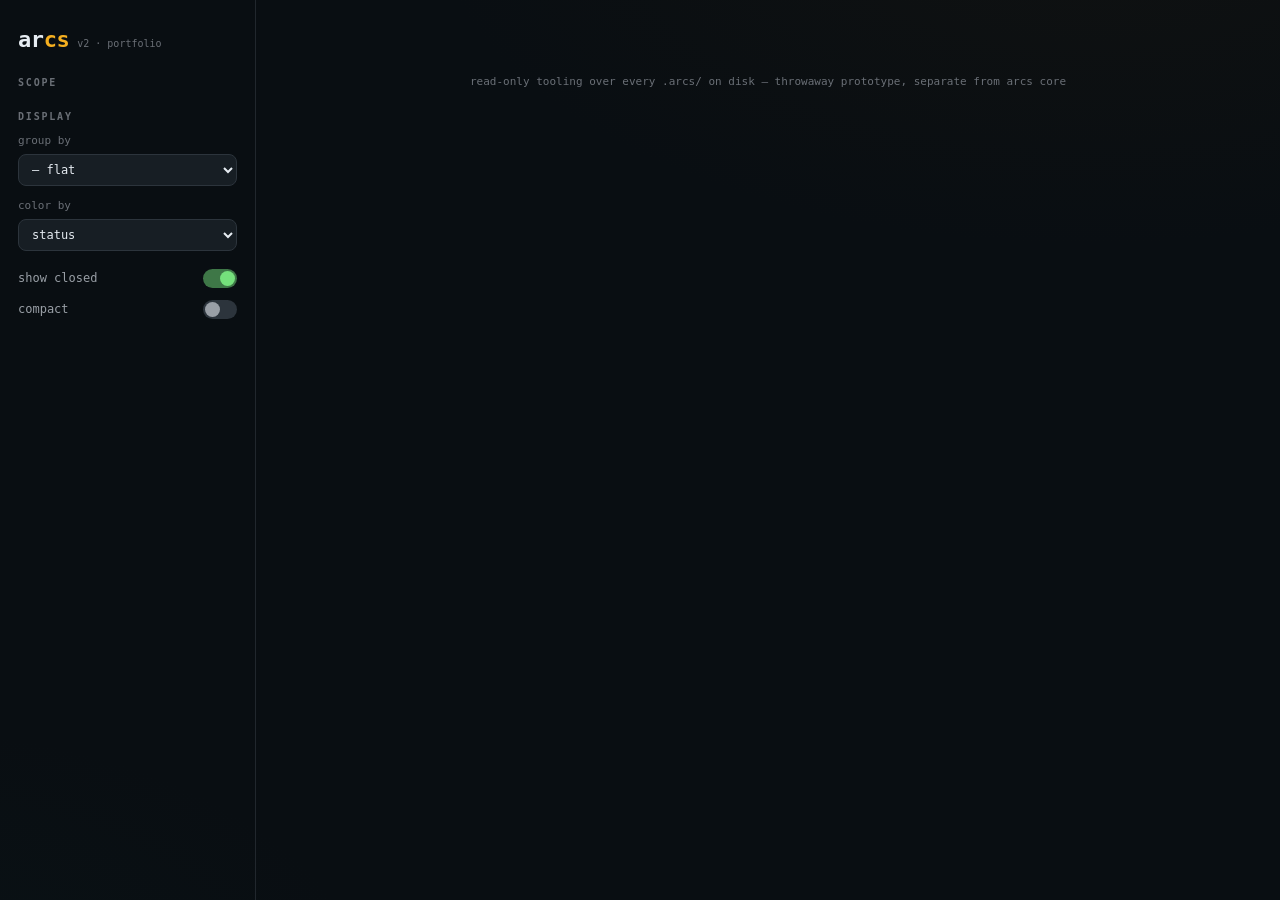
==== dashboard/template.html @ 62e736b4 "feat(dashboard): implement arcs dashboard + usefulness overhaul (arcs 34–36) A read-only static view" ====
<!doctype html>
<html lang="en">
<head>
<meta charset="utf-8">
<meta name="viewport" content="width=device-width, initial-scale=1">
<meta http-equiv="Cache-Control" content="no-store, no-cache, must-revalidate">
<meta http-equiv="Pragma" content="no-cache">
<title>arcs · dashboard v2 · portfolio</title>
<style>
  :root{
    --bg:oklch(16% 0.012 250);--bg-raise:oklch(20% 0.014 250);--bg-card:oklch(23% 0.016 250);
    --line:oklch(32% 0.018 250);--line-soft:oklch(27% 0.014 250);
    --ink:oklch(94% 0.01 250);--ink-dim:oklch(70% 0.012 250);--ink-faint:oklch(54% 0.012 250);
    --accent:oklch(80% 0.16 78);--accent-2:oklch(72% 0.15 200);
    --open:oklch(82% 0.17 145);--closed:oklch(58% 0.01 250);--goal:oklch(78% 0.17 320);
    --mono:ui-monospace,"SF Mono","JetBrains Mono",Menlo,monospace;--sans:system-ui,-apple-system,"Segoe UI",sans-serif;
    --c-landing:oklch(78% 0.15 60);--c-method:oklch(74% 0.14 290);--c-cli:oklch(76% 0.14 200);
    --c-release:oklch(80% 0.15 145);--c-quality:oklch(72% 0.16 20);--c-infra:oklch(70% 0.12 250);--c-bench:oklch(82% 0.15 95);
  }
  *{box-sizing:border-box}html,body{margin:0;height:100%}
  body{background:radial-gradient(1100px 560px at 85% -10%,oklch(24% 0.03 78 /.22),transparent 60%),
    radial-gradient(900px 480px at -10% 110%,oklch(24% 0.03 200 /.18),transparent 55%),var(--bg);
    color:var(--ink);font-family:var(--sans);-webkit-font-smoothing:antialiased;line-height:1.45}
  .app{display:grid;grid-template-columns:256px 1fr;min-height:100vh}

  /* RAIL */
  aside.rail{border-right:1px solid var(--line-soft);padding:24px 18px;position:sticky;top:0;height:100vh;overflow-y:auto}
  .brand{display:flex;align-items:baseline;gap:8px;margin-bottom:18px}
  .brand h1{font-family:var(--mono);font-size:22px;margin:0;font-weight:600;letter-spacing:-.02em}
  .brand h1 .u{color:var(--accent)}.brand .v{font-family:var(--mono);font-size:10px;color:var(--ink-faint)}
  .rail h5{font-family:var(--mono);font-size:10px;letter-spacing:.18em;text-transform:uppercase;color:var(--ink-faint);margin:20px 0 8px}
  .scope-btn{display:flex;align-items:center;gap:9px;width:100%;text-align:left;appearance:none;background:none;border:1px solid transparent;
    color:var(--ink-dim);font-family:var(--mono);font-size:12.5px;padding:8px 10px;border-radius:9px;cursor:pointer;transition:.13s;margin-bottom:2px}
  .scope-btn:hover{background:var(--bg-raise)}
  .scope-btn[aria-selected=true]{background:var(--bg-card);border-color:var(--line);color:var(--ink)}
  .scope-btn .pdot{width:8px;height:8px;border-radius:50%;flex:none}
  .scope-btn .pn{flex:1;overflow:hidden;text-overflow:ellipsis;white-space:nowrap}
  .scope-btn .pc{font-size:10px;color:var(--ink-faint)}
  .scope-btn.all{border-color:var(--line-soft);margin-bottom:8px}
  .scope-btn.all .pdot{background:linear-gradient(135deg,var(--accent),var(--goal))}
  .vbtn{display:flex;align-items:center;gap:9px;width:100%;text-align:left;appearance:none;background:none;border:1px solid transparent;
    color:var(--ink-dim);font-family:var(--mono);font-size:13px;padding:8px 11px;border-radius:9px;cursor:pointer;transition:.13s}
  .vbtn:hover{background:var(--bg-raise)}.vbtn[aria-selected=true]{background:var(--bg-card);border-color:var(--line);color:var(--ink)}
  .vbtn .ic{width:16px;text-align:center;color:var(--accent)}
  .ctl{margin-bottom:12px}.ctl label{display:block;font-family:var(--mono);font-size:11px;color:var(--ink-faint);margin-bottom:5px}
  .ctl select{width:100%;background:var(--bg-card);color:var(--ink);border:1px solid var(--line);border-radius:8px;font-family:var(--mono);font-size:12px;padding:7px 9px}
  .toggle{display:flex;align-items:center;justify-content:space-between;font-family:var(--mono);font-size:12px;color:var(--ink-dim);padding:6px 0;cursor:pointer}
  .sw{width:34px;height:19px;border-radius:99px;background:var(--line);position:relative;transition:.16s;flex:none}
  .sw::after{content:"";position:absolute;top:2px;left:2px;width:15px;height:15px;border-radius:50%;background:var(--ink-dim);transition:.16s}
  .toggle.on .sw{background:oklch(82% 0.17 145 /.5)}.toggle.on .sw::after{left:17px;background:var(--open)}

  /* MAIN */
  main{padding:28px 32px 80px;overflow-x:auto}
  .crumb{font-family:var(--mono);font-size:12px;color:var(--ink-faint);margin-bottom:6px}
  .crumb a{color:var(--accent-2);cursor:pointer}
  .view-head{display:flex;align-items:baseline;gap:12px;margin-bottom:2px}
  .view-head h2{font-family:var(--mono);font-size:20px;margin:0;font-weight:600;letter-spacing:-.01em}
  .view-head p{margin:0;color:var(--ink-faint);font-size:13px}
  .view-body{margin-top:22px}

  /* pulse */
  .pulse{display:grid;grid-template-columns:repeat(auto-fit,minmax(120px,1fr));gap:12px;margin-bottom:26px}
  .ptile{background:var(--bg-raise);border:1px solid var(--line-soft);border-radius:13px;padding:15px 16px}
  .ptile b{display:block;font-family:var(--mono);font-size:26px;font-weight:600;line-height:1;letter-spacing:-.02em}
  .ptile span{font-size:10px;text-transform:uppercase;letter-spacing:.12em;color:var(--ink-faint);margin-top:7px;display:block}
  .ptile.active b{color:var(--open)}.ptile.goal b{color:var(--goal)}.ptile.proj b{color:var(--accent)}

  /* NOW */
  .now{margin-bottom:30px}
  .now h3{font-family:var(--mono);font-size:12px;letter-spacing:.1em;text-transform:uppercase;color:var(--open);margin:0 0 12px;display:flex;align-items:center;gap:8px}
  .now h3::before{content:"";width:8px;height:8px;border-radius:50%;background:var(--open);box-shadow:0 0 0 4px oklch(82% 0.17 145 /.15)}
  .now-grid{display:grid;grid-template-columns:repeat(auto-fill,minmax(270px,1fr));gap:13px}
  .now-card{background:linear-gradient(160deg,oklch(82% 0.17 145 /.07),transparent 70%),var(--bg-raise);
    border:1px solid oklch(82% 0.17 145 /.28);border-radius:13px;padding:15px;cursor:pointer;transition:.14s}
  .now-card:hover{border-color:var(--open);transform:translateY(-2px)}
  .now-card .nc-top{display:flex;justify-content:space-between;align-items:center;margin-bottom:8px}
  .now-card .nc-id{font-family:var(--mono);font-size:12px;color:var(--ink-dim)}
  .now-card.goal .nc-id{color:var(--goal)}
  .ptag{display:inline-flex;align-items:center;gap:5px;font-family:var(--mono);font-size:10px;color:var(--ink-faint);background:var(--bg-card);border:1px solid var(--line);border-radius:99px;padding:2px 8px}
  .ptag .pdot{width:6px;height:6px;border-radius:50%}
  .now-card .nc-goal{font-size:14px;color:var(--ink);margin:2px 0 12px;line-height:1.4;min-height:38px}
  .now-card .nc-foot{display:flex;gap:8px;flex-wrap:wrap;font-family:var(--mono);font-size:10px;color:var(--ink-faint)}
  .now-card .nc-foot .tg{background:var(--bg-card);border:1px solid var(--line);border-radius:6px;padding:2px 7px}

  /* recent work cards */
  .now h3.recent-h{color:var(--accent)}
  .now h3.recent-h::before{background:var(--accent);box-shadow:0 0 0 4px oklch(80% 0.16 78 /.15)}
  .rc{background:var(--bg-raise);border:1px solid var(--line-soft);border-radius:13px;padding:14px 15px;cursor:pointer;transition:.14s}
  .rc:hover{border-color:var(--line);transform:translateY(-2px)}
  .rc.active{border-color:oklch(82% 0.17 145 /.3);background:linear-gradient(160deg,oklch(82% 0.17 145 /.05),transparent 70%),var(--bg-raise)}
  .rc-top{display:flex;justify-content:space-between;align-items:baseline;gap:10px;margin-bottom:6px}
  .rc-title{font-size:14px;color:var(--ink);font-weight:500;line-height:1.35;overflow:hidden;display:-webkit-box;-webkit-line-clamp:2;-webkit-box-orient:vertical}
  .age{font-family:var(--mono);font-size:10px;color:var(--ink-faint);white-space:nowrap;flex:none}
  .rc-desc{font-size:12px;color:var(--ink-dim);line-height:1.45;margin-bottom:10px;overflow:hidden;display:-webkit-box;-webkit-line-clamp:2;-webkit-box-orient:vertical}
  .rc-foot{display:flex;align-items:center;justify-content:space-between;gap:8px;font-family:var(--mono);font-size:10px}
  .rc-st{padding:2px 7px;border-radius:99px}
  .rc-st.active{background:oklch(82% 0.17 145 /.16);color:var(--open)}
  .rc-st.closed{background:var(--bg-card);color:var(--ink-faint)}
  /* projects grid */
  .proj-grid{display:grid;grid-template-columns:repeat(auto-fill,minmax(290px,1fr));gap:16px}
  .proj-card{background:var(--bg-raise);border:1px solid var(--line-soft);border-radius:15px;padding:18px;cursor:pointer;transition:.15s;border-top:3px solid var(--pc)}
  .proj-card:hover{border-color:var(--pc);transform:translateY(-3px);box-shadow:0 12px 30px oklch(10% 0.02 250 /.4)}
  .proj-card .ph{display:flex;align-items:center;gap:9px;margin-bottom:3px}
  .proj-card h3{font-family:var(--mono);font-size:15px;margin:0;font-weight:600}
  .proj-card .ppath{font-family:var(--mono);font-size:10px;color:var(--ink-faint);margin-bottom:14px;overflow:hidden;text-overflow:ellipsis;white-space:nowrap}
  .proj-card .pstat{display:flex;gap:16px;margin-bottom:14px}
  .proj-card .pstat div{font-family:var(--mono)}
  .proj-card .pstat b{font-size:19px;font-weight:600;display:block;line-height:1}
  .proj-card .pstat .active b{color:var(--open)}
  .proj-card .pstat span{font-size:9px;text-transform:uppercase;letter-spacing:.1em;color:var(--ink-faint)}
  .proj-card .pbar{height:5px;background:var(--bg-card);border-radius:99px;overflow:hidden;margin-bottom:12px}
  .proj-card .pbar i{display:block;height:100%;background:var(--pc);border-radius:99px}
  .proj-card .pfocus{font-size:12px;color:var(--ink-dim);line-height:1.4}
  .proj-card .pfocus .lbl{font-family:var(--mono);font-size:9px;letter-spacing:.12em;text-transform:uppercase;color:var(--ink-faint);display:block;margin-bottom:3px}
  .proj-card .idle{color:var(--ink-faint);font-style:italic}

  /* rows */
  .group-label{font-family:var(--mono);font-size:11px;letter-spacing:.12em;text-transform:uppercase;color:var(--ink-faint);margin:22px 0 8px;display:flex;align-items:center;gap:8px}
  .group-label .dot{width:8px;height:8px;border-radius:2px}
  .arc-row{display:grid;grid-template-columns:26px 1fr auto auto;gap:12px;align-items:center;padding:7px 12px;border:1px solid transparent;border-radius:9px;cursor:pointer;transition:.13s;border-left:3px solid transparent}
  .arc-row:hover{background:var(--bg-raise);border-color:var(--line-soft)}
  .arc-row.closed{opacity:.55}.arc-row.closed:hover{opacity:.9}
  .arc-row.active{background:oklch(82% 0.17 145 /.07);opacity:1}
  .arc-row .id{font-family:var(--mono);font-size:11px;color:var(--ink-faint);text-align:right}
  /* colour only OPEN goals / active arcs — a closed goal reads as plain "done", not highlighted */
  .arc-row.goal:not(.closed) .id{color:var(--goal)}.arc-row.active .id{color:var(--open)}
  .arc-row .title{font-size:13.5px;color:var(--ink-dim);overflow:hidden;text-overflow:ellipsis;white-space:nowrap}
  .arc-row.active .title,.arc-row.goal:not(.closed) .title{color:var(--ink)}
  .arc-meta{display:flex;gap:9px;align-items:center;font-family:var(--mono);font-size:10.5px;color:var(--ink-faint)}
  .arc-meta .g.spawn{color:var(--accent)}.arc-meta .g.from{color:var(--accent-2)}
  .arc-meta .odot{width:7px;height:7px;border-radius:50%;display:inline-block}
  .badge{font-family:var(--mono);font-size:10px;padding:2px 7px;border-radius:99px;white-space:nowrap}
  .badge.active{background:oklch(82% 0.17 145 /.16);color:var(--open)}
  .badge.closed{background:oklch(58% 0.01 250 /.14);color:var(--closed)}
  .badge.goal{background:oklch(78% 0.17 320 /.16);color:var(--goal)}
  .badge.soft{background:var(--bg-card);border:1px solid var(--line);color:var(--ink-faint)}
  .density-compact .arc-row{padding:5px 14px}.density-compact .pulse,.density-compact .now{display:none}

  /* lineage */
  .graph-shell{background:var(--bg-raise);border:1px solid var(--line-soft);border-radius:14px;padding:8px;overflow:auto}
  svg{display:block;width:100%;height:auto;min-width:720px}
  .node rect{fill:var(--bg-card);transition:.15s}.node:hover{cursor:pointer}.node:hover rect{stroke:var(--accent)!important;fill:var(--bg-raise)}
  .node .nl1{font-family:var(--mono);font-size:11.5px;fill:var(--ink)}.node .nl2{font-family:var(--sans);font-size:10px;fill:var(--ink-faint)}
  .node .hublabel{font-family:var(--mono);font-size:9px;fill:var(--accent);letter-spacing:.08em}
  .edge{stroke:var(--line);stroke-width:1.4;fill:none;marker-end:url(#arrow)}.edge.from-hub{stroke:var(--accent);opacity:.6}
  .lin-summary{display:flex;gap:18px;flex-wrap:wrap;font-family:var(--mono);font-size:11px;color:var(--ink-faint);margin-bottom:14px}
  .lin-summary b{color:var(--ink)}
  .lin-legend{display:flex;gap:16px;flex-wrap:wrap;font-family:var(--mono);font-size:11px;color:var(--ink-faint);margin-top:14px}
  .lin-legend i{display:inline-block;width:10px;height:10px;border-radius:3px;margin-right:6px;vertical-align:middle}
  .empty{color:var(--ink-faint);font-family:var(--mono);font-size:13px;padding:40px;text-align:center;border:1px dashed var(--line);border-radius:12px}

  /* timeline */
  .tl{position:relative;margin-left:8px;padding-left:26px;border-left:2px solid var(--line-soft)}
  .tl-rel{display:flex;align-items:center;gap:10px;margin:24px 0 10px;position:relative}
  .tl-rel::before{content:"";position:absolute;left:-33px;width:13px;height:13px;border-radius:50%;background:var(--accent);box-shadow:0 0 0 4px var(--bg)}
  .tl-rel b{font-family:var(--mono);font-size:14px;color:var(--accent)}.tl-rel span{font-size:12px;color:var(--ink-faint)}
  .tl-item{position:relative;padding:5px 0 5px 4px}
  .tl-item::before{content:"";position:absolute;left:-31px;top:12px;width:7px;height:7px;border-radius:50%;background:var(--line)}
  .tl-item.active::before{background:var(--open)}.tl-item.goal::before{background:var(--goal)}
  .tl-item .id{font-family:var(--mono);font-size:12px;color:var(--ink-dim);cursor:pointer}.tl-item .t{font-size:13px;color:var(--ink-dim)}

  /* map */
  .map{display:grid;grid-template-columns:repeat(auto-fill,minmax(250px,1fr));gap:16px}
  .cluster{background:var(--bg-raise);border:1px solid var(--line-soft);border-radius:14px;padding:16px;border-top:3px solid var(--cc)}
  .cluster h3{font-family:var(--mono);font-size:13px;margin:0 0 4px;color:var(--cc)}
  .cluster .cnt{font-family:var(--mono);font-size:11px;color:var(--ink-faint);margin-bottom:12px}
  .chip{display:inline-flex;align-items:center;gap:5px;font-family:var(--mono);font-size:11px;color:var(--ink-dim);background:var(--bg-card);border:1px solid var(--line);border-radius:7px;padding:4px 8px;margin:0 5px 6px 0;cursor:pointer;transition:.12s}
  .chip:hover{border-color:var(--cc);color:var(--ink)}.chip .d{width:6px;height:6px;border-radius:50%}

  /* drawer */
  .drawer-bg{position:fixed;inset:0;background:oklch(10% 0.01 250 /.55);opacity:0;pointer-events:none;transition:.2s;z-index:5}
  .drawer-bg.show{opacity:1;pointer-events:auto}
  .drawer{position:fixed;top:0;right:0;height:100%;width:min(440px,92vw);z-index:6;background:var(--bg-raise);border-left:1px solid var(--line);
    transform:translateX(100%);transition:transform .26s cubic-bezier(.16,1,.3,1);padding:28px 26px;overflow-y:auto;overflow-x:hidden;overscroll-behavior:contain}
  .drawer.show{transform:none}
  .drawer .d-id{font-family:var(--mono);font-size:12px;color:var(--ink-faint);word-break:break-word}
  .drawer h3{font-family:var(--mono);font-size:17px;margin:6px 0 12px}
  .d-meta{display:flex;flex-wrap:wrap;gap:6px;margin-bottom:20px}
  .field{margin-bottom:18px}.field h4{font-family:var(--mono);font-size:10px;letter-spacing:.16em;text-transform:uppercase;color:var(--ink-faint);margin:0 0 6px}
  .field p{margin:0;font-size:13.5px;color:var(--ink-dim)}.field p.lead{font-size:15px;color:var(--ink);line-height:1.5}
  .dim{color:var(--ink-faint)!important;font-size:12.5px}.mono-sm{font-family:var(--mono);font-size:11.5px;color:var(--ink-faint);word-break:break-all}
  .field p.lead{overflow-wrap:anywhere}
  .prog{height:6px;background:var(--bg-card);border-radius:99px;overflow:hidden;margin-bottom:6px}.prog-bar{height:100%;background:var(--goal);border-radius:99px}
  .stage{margin:6px 0 22px;border-left:2px solid var(--line-soft)}
  .stage-step{display:flex;gap:12px;padding:10px 0 10px 16px;position:relative}
  .stage-step .dot{position:absolute;left:-7px;top:14px;width:11px;height:11px;border-radius:50%;background:var(--bg);border:2px solid var(--line);flex:none}
  .stage-step.has .dot{border-color:var(--accent);background:var(--accent)}
  .stage-step b{font-family:var(--mono);font-size:11px;letter-spacing:.1em;text-transform:uppercase;color:var(--ink-dim);display:block;margin-bottom:3px}
  .stage-step.has b{color:var(--ink)}.stage-step p{margin:0;font-size:13px;color:var(--ink-dim)}.stage-step:not(.has) p{color:var(--ink-faint);font-style:italic}
  .ln-row{display:flex;align-items:center;gap:9px;padding:4px 0}
  .ln-tag{font-family:var(--mono);font-size:9px;letter-spacing:.12em;text-transform:uppercase;color:var(--ink-faint);background:var(--bg-card);border:1px solid var(--line);border-radius:5px;padding:2px 6px;flex:none;width:62px;text-align:center}
  .lineage-link{font-family:var(--mono);font-size:12px;color:var(--accent-2);cursor:pointer}
  .close-x{position:absolute;top:16px;right:18px;background:none;border:0;color:var(--ink-faint);font-size:22px;cursor:pointer}
  .foot{margin-top:40px;font-family:var(--mono);font-size:11px;color:var(--ink-faint);text-align:center}
  /* digest — arc-event feed */
  .dg-narr{font-size:15px;line-height:1.6;color:var(--ink-dim);background:linear-gradient(160deg,oklch(80% 0.16 78 /.06),transparent 60%),var(--bg-raise);
    border:1px solid var(--line-soft);border-left:3px solid var(--accent);border-radius:12px;padding:16px 18px;margin-bottom:24px}
  .dg-narr b{color:var(--ink);font-weight:600}
  .dg-day{margin-bottom:18px}
  .dg-dayh{font-family:var(--mono);font-size:11px;letter-spacing:.12em;text-transform:uppercase;color:var(--ink-dim);margin:0 0 8px;padding-bottom:6px;border-bottom:1px solid var(--line-soft)}
  .dg-dayh span{color:var(--ink-faint)}
  .ev{display:grid;grid-template-columns:22px 1fr auto;gap:11px;align-items:start;padding:9px 11px;border:1px solid transparent;border-radius:9px;cursor:pointer;transition:.12s}
  .ev:hover{background:var(--bg-raise);border-color:var(--line-soft)}
  .ev-k{font-family:var(--mono);font-weight:700;text-align:center;font-size:13px;line-height:1.5}
  .ev-k.closed{color:var(--accent-2)}.ev-k.opened{color:var(--goal)}
  .ev-main{min-width:0}
  .ev-t{font-size:13.5px;color:var(--ink);line-height:1.4;display:flex;align-items:center;gap:8px;flex-wrap:wrap}
  .ev-verb{font-family:var(--mono);font-size:10px;text-transform:uppercase;letter-spacing:.08em;padding:1px 6px;border-radius:5px}
  .ev-verb.closed{background:oklch(70% 0.13 200 /.16);color:var(--accent-2)}
  .ev-verb.opened{background:oklch(78% 0.17 320 /.16);color:var(--goal)}
  .ev-d{font-size:12px;color:var(--ink-dim);line-height:1.45;margin-top:3px;overflow:hidden;display:-webkit-box;-webkit-line-clamp:2;-webkit-box-orient:vertical}
  .cand-list{margin-bottom:8px}
  .cand{display:grid;grid-template-columns:20px 1fr auto;gap:11px;align-items:center;padding:9px 11px;border:1px solid var(--line-soft);border-radius:9px;margin-bottom:6px;cursor:pointer;transition:.12s;
    background:linear-gradient(160deg,oklch(80% 0.16 78 /.04),transparent 70%),var(--bg-raise)}
  .cand:hover{border-color:var(--accent)}
  .cand-k{color:var(--accent);text-align:center}
  .cand-main{min-width:0}.cand-t{font-size:13.5px;color:var(--ink);font-weight:500}
  .cand-d{font-size:12px;color:var(--ink-dim);margin-top:2px;overflow:hidden;text-overflow:ellipsis;white-space:nowrap}
  .show-more{appearance:none;width:100%;background:var(--bg-card);border:1px solid var(--line);color:var(--ink-dim);
    font-family:var(--mono);font-size:12px;padding:10px;border-radius:9px;cursor:pointer;transition:.13s;margin-top:6px}
  .show-more:hover{border-color:var(--accent);color:var(--accent)}
  /* drawer content (arc.md + output/input files) */
  .doc-tabs{display:flex;flex-wrap:wrap;gap:5px;margin-bottom:10px}
  .doc-tab{appearance:none;background:var(--bg-card);border:1px solid var(--line);color:var(--ink-dim);
    font-family:var(--mono);font-size:11px;padding:5px 10px;border-radius:7px;cursor:pointer;transition:.12s}
  .doc-tab:hover{border-color:var(--line)}
  .doc-tab.on{background:oklch(80% 0.16 78 /.16);border-color:var(--accent);color:var(--accent)}
  .doc-pane{background:var(--bg-card);border:1px solid var(--line-soft);border-radius:10px;padding:14px 16px;
    max-height:46vh;overflow-y:auto;overflow-x:hidden;font-size:13px;line-height:1.55;color:var(--ink-dim);overscroll-behavior:contain}
  .doc-pane pre{margin:0;white-space:pre-wrap;overflow-wrap:anywhere;word-break:break-word;font-family:var(--mono);font-size:12px;color:var(--ink-dim);max-width:100%}
  .doc-pane .md-h{color:var(--ink);font-weight:600;font-family:var(--mono);font-size:12.5px;display:block;margin:12px 0 4px}
  .doc-pane .md-h:first-child{margin-top:0}
  .doc-pane b{color:var(--ink)}
  .doc-empty{color:var(--ink-faint);font-family:var(--mono);font-size:12px;padding:18px;text-align:center}
  .copy-btn{appearance:none;background:var(--bg-card);border:1px solid var(--line);color:var(--ink-dim);
    font-family:var(--mono);font-size:10px;padding:3px 8px;border-radius:6px;cursor:pointer;margin-left:8px;transition:.12s}
  .copy-btn:hover{border-color:var(--accent);color:var(--accent)}
  .path-row{display:flex;align-items:center;gap:4px;flex-wrap:wrap}
  body.modal-open{overflow:hidden}

  /* mobile topbar + scrim (hidden on desktop) */
  .topbar{display:none}
  .nav-scrim{position:fixed;inset:0;background:oklch(10% 0.01 250 /.55);opacity:0;pointer-events:none;transition:.2s;z-index:6}

  /* ---------- MOBILE ---------- */
  @media (max-width:760px){
    .app{grid-template-columns:1fr}
    /* topbar */
    .topbar{display:flex;align-items:center;gap:12px;position:sticky;top:0;z-index:5;
      background:oklch(14% 0.012 250 /.92);backdrop-filter:blur(8px);
      border-bottom:1px solid var(--line-soft);padding:10px 14px}
    .topbar .burger{appearance:none;background:var(--bg-card);border:1px solid var(--line);border-radius:9px;
      color:var(--ink);font-size:17px;line-height:1;width:38px;height:38px;cursor:pointer;flex:none}
    .topbar .tb-brand{font-family:var(--mono);font-size:16px;font-weight:600;letter-spacing:-.02em}
    .topbar .tb-brand .u{color:var(--accent)}
    .topbar .tb-scope{font-family:var(--mono);font-size:11px;color:var(--ink-faint);margin-left:auto;
      overflow:hidden;text-overflow:ellipsis;white-space:nowrap;max-width:45%}
    /* rail becomes an off-canvas drawer */
    aside.rail{position:fixed;top:0;left:0;z-index:7;width:min(290px,86vw);height:100%;
      transform:translateX(-100%);transition:transform .26s cubic-bezier(.16,1,.3,1);
      background:var(--bg-raise);box-shadow:0 0 40px oklch(8% 0.02 250 /.6)}
    body.nav-open aside.rail{transform:none}
    body.nav-open .nav-scrim{opacity:1;pointer-events:auto}
    /* main: tighter padding, no extra top (topbar handles it) */
    main{padding:18px 14px 64px;overflow-x:hidden}
    .view-head{flex-wrap:wrap;gap:4px 12px}
    .view-head h2{font-size:18px}
    .pulse{grid-template-columns:repeat(auto-fit,minmax(94px,1fr));gap:9px;margin-bottom:20px}
    .ptile{padding:12px 13px}.ptile b{font-size:22px}
    .now-grid{grid-template-columns:1fr}
    .proj-grid{grid-template-columns:1fr;gap:13px}
    .dg-grid{grid-template-columns:1fr}
    .map{grid-template-columns:1fr}
    .dg-narr{font-size:14px;padding:14px 16px}
    /* arc rows: drop the secondary meta column, keep id · title · badge */
    .arc-row{grid-template-columns:auto 1fr auto;gap:10px;padding:10px 11px}
    .arc-meta{display:none}
    .arc-row .id{font-size:11.5px}.arc-row .title{font-size:13px}
    /* arc modal: full-screen, dedicated mobile detail view */
    .drawer{width:100vw;border-left:0;padding:0;transform:translateY(100%);transition:transform .28s cubic-bezier(.16,1,.3,1)}
    .drawer.show{transform:none}
    /* sticky header so close is always reachable; content scrolls under it */
    #drawerBody{padding:64px 18px 40px}
    .close-x{position:fixed;top:0;left:0;right:0;height:52px;width:auto;display:flex;align-items:center;justify-content:flex-end;
      padding:0 18px;background:oklch(15% 0.012 250 /.94);backdrop-filter:blur(8px);border-bottom:1px solid var(--line-soft);
      font-size:26px;color:var(--ink);z-index:2}
    .doc-pane{max-height:none}            /* let the whole page scroll, not a nested box */
    .doc-tab{padding:7px 12px;font-size:12px} /* bigger tap targets */
    .drawer h3{font-size:20px}
    .field h4{font-size:11px}
    .copy-btn{padding:6px 12px;font-size:12px}
  }
</style>
</head>
<body>
<header class="topbar">
  <button class="burger" id="burger" aria-label="menu">☰</button>
  <span class="tb-brand">ar<span class="u">cs</span></span>
  <span class="tb-scope" id="tbScope"></span>
</header>
<div class="nav-scrim" id="navScrim"></div>
<div class="app">
  <aside class="rail">
    <div class="brand"><h1>ar<span class="u">cs</span></h1><span class="v">v2 · portfolio</span></div>
    <h5>scope</h5>
    <div id="scopeList"></div>
    <div id="viewBox"></div>
    <h5>display</h5>
    <div class="ctl"><label>group by</label>
      <select id="groupBy"><option value="none">— flat</option><option value="status">status</option><option value="cluster">theme</option><option value="release">release</option></select></div>
    <div class="ctl"><label>color by</label>
      <select id="colorBy"><option value="status">status</option><option value="cluster">theme</option></select></div>
    <div class="toggle on" id="tgClosed"><span>show closed</span><span class="sw"></span></div>
    <div class="toggle" id="tgDense"><span>compact</span><span class="sw"></span></div>
  </aside>
  <main id="main">
    <div class="crumb" id="crumb"></div>
    <div class="view-head"><h2 id="vh-title"></h2><p id="vh-sub"></p></div>
    <div class="view-body" id="body"></div>
    <div class="foot">read-only tooling over every .arcs/ on disk — throwaway prototype, separate from arcs core</div>
  </main>
</div>
<div class="drawer-bg" id="drawerBg"></div>
<aside class="drawer" id="drawer"><button class="close-x" id="closeX">×</button><div id="drawerBody"></div></aside>

<script>
/*__ARCS_DATA__*/
PROJECTS.forEach(p=>p.arcs.forEach(a=>{a._pid=p.id; if(a.slug[0]==="@")a.isGoal=true;}));
const projById=id=>PROJECTS.find(p=>p.id===id);
const pstat=p=>{const t=p.arcs.length,c=p.arcs.filter(a=>a.st==="closed").length,
  ac=p.arcs.filter(a=>a.st==="active").length,g=p.arcs.filter(a=>a.isGoal).length;
  return{t,c,ac,g,pct:t?Math.round(c/t*100):0}};
const allActive=()=>PROJECTS.flatMap(p=>p.arcs.filter(a=>a.st==="active").map(a=>({a,p})));
const allGoals=()=>PROJECTS.flatMap(p=>p.arcs.filter(a=>a.isGoal).map(a=>({a,p})));

const esc=s=>(s||"").replace(/[&<>]/g,c=>({"&":"&amp;","<":"&lt;",">":"&gt;"}[c]));
const trunc=(s,n)=>s.length>n?s.slice(0,n-1)+"…":s;
const idStr=a=>(a.st==="closed"?"__":"")+String(a.n).padStart(2,"0")+"-"+a.slug+(a.st==="closed"?"__":"");

const ST={scope:"portfolio",pview:"overview",view:"board",groupBy:"none",colorBy:"status",showClosed:true,dense:false,digestDays:3};

const DGK={ship:{i:"⬆",c:"var(--open)"},close:{i:"✓",c:"var(--accent-2)"},open:{i:"●",c:"var(--goal)"},feat:{i:"+",c:"var(--accent)"},idle:{i:"·",c:"var(--ink-faint)"}};

/* ---------- RAIL ---------- */
function renderRail(){
  // scope list
  const sl=document.getElementById("scopeList");
  let h=`<button class="scope-btn all" data-scope="portfolio" aria-selected="${ST.scope==="portfolio"}">
    <span class="pdot"></span><span class="pn">all projects</span><span class="pc">${PROJECTS.length}</span></button>`;
  PROJECTS.forEach(p=>{const s=pstat(p);
    h+=`<button class="scope-btn" data-scope="${p.id}" aria-selected="${ST.scope===p.id}">
      <span class="pdot" style="background:${p.pc}"></span><span class="pn">${p.name}</span>
      <span class="pc">${s.ac?"●"+s.ac:s.t}</span></button>`;});
  sl.innerHTML=h;
  sl.querySelectorAll(".scope-btn").forEach(b=>b.onclick=()=>{ST.scope=b.dataset.scope;ST.view="board";ST.pview="overview";render()});
  // view box
  const vb=document.getElementById("viewBox");
  if(ST.scope==="portfolio"){
    vb.innerHTML=`<h5>portfolio</h5>
      ${vbtn("overview","◆","overview",true)}${vbtn("digest","◷","digest",true)}${vbtn("active","●","all active",true)}${vbtn("goals","◇","all goals",true)}`;
    vb.querySelectorAll(".vbtn").forEach(b=>b.onclick=()=>{ST.pview=b.dataset.v;renderRail();render()});
  }else{
    vb.innerHTML=`<h5>view</h5>
      ${vbtn("board","▤","board")}${vbtn("lineage","⤳","lineage")}${vbtn("timeline","◷","timeline")}${vbtn("map","▦","map")}`;
    vb.querySelectorAll(".vbtn").forEach(b=>b.onclick=()=>{ST.view=b.dataset.v;renderRail();render()});
  }
  // mobile topbar: reflect current scope + view
  const tb=document.getElementById("tbScope");
  if(tb){const pn=ST.scope==="portfolio"?"all projects":(projById(ST.scope)?.name||ST.scope);
    tb.textContent=pn+" · "+(ST.scope==="portfolio"?ST.pview:ST.view);}
}
function vbtn(v,ic,label,isP){const sel=isP?ST.pview===v:ST.view===v;
  return `<button class="vbtn" data-v="${v}" aria-selected="${sel}"><span class="ic">${ic}</span> ${label}</button>`;}

/* ---------- RENDER ---------- */
// persist scope+view in BOTH the URL hash (shareable, survives reload) and localStorage
// (survives reopening a bare URL). hash wins when present.
function writeHash(){const v=ST.scope==="portfolio"?ST.pview:ST.view;const h="#"+ST.scope+"/"+v;
  if(location.hash!==h){try{history.replaceState(null,"",h)}catch(e){}}
  try{localStorage.setItem("arcs-dash",ST.scope+"/"+v)}catch(e){}}
function applyState(sc,v){if(!sc)return false;
  if(sc==="portfolio"){ST.scope="portfolio";if(["overview","digest","active","goals"].includes(v))ST.pview=v;return true;}
  if(projById(sc)){ST.scope=sc;if(["board","lineage","timeline","map"].includes(v))ST.view=v;return true;}
  return false;}
function readHash(){
  const m=decodeURIComponent(location.hash||"").replace(/^#/,"").split("/");
  if(applyState(m[0],m[1]||""))return;
  try{const s=(localStorage.getItem("arcs-dash")||"").split("/");applyState(s[0],s[1]||"");}catch(e){}}
function render(){
  writeHash();
  renderRail();
  const body=document.getElementById("body");
  body.className="view-body"+(ST.dense?" density-compact":"");
  const crumb=document.getElementById("crumb");
  if(ST.scope==="portfolio"){
    crumb.innerHTML="portfolio";
    const meta={overview:["portfolio","every arcs project on disk — the cross-project pulse"],
      digest:["digest","what you actually did — read from git, across all projects"],
      active:["all active","everything in flight right now, across all projects"],
      goals:["all goals","every goal arc across all projects"]}[ST.pview];
    setHead(meta);
    body.innerHTML = ST.pview==="overview"?renderOverview() : ST.pview==="digest"?renderDigest()
      : ST.pview==="active"?renderAllActive() : renderAllGoals();
  }else{
    const p=projById(ST.scope);
    crumb.innerHTML=`<a data-home>portfolio</a> / ${p.name}`;
    crumb.querySelector("[data-home]").onclick=()=>{ST.scope="portfolio";render()};
    const meta={board:["board","this project's stream — pulse, in-flight, every arc"],
      lineage:["lineage","how this project's arcs spawn each other"],
      timeline:["timeline","this project's arcs by release"],
      map:["map","this project's arcs clustered by theme"]}[ST.view];
    setHead([p.name+" · "+meta[0],meta[1]]);
    body.innerHTML = ST.view==="board"?renderBoard(p) : ST.view==="lineage"?renderLineage(p)
      : ST.view==="timeline"?renderTimeline(p) : renderMap(p);
  }
  wireClicks(body);
}
function setHead([t,s]){document.getElementById("vh-title").textContent=t;document.getElementById("vh-sub").textContent=s}
function wireClicks(root){
  root.querySelectorAll("[data-n]").forEach(el=>el.onclick=()=>{
    const p=projById(el.dataset.pid||ST.scope); openDrawer(p.arcs.find(a=>a.n==el.dataset.n),p);});
  root.querySelectorAll("[data-drill]").forEach(el=>el.onclick=e=>{e.stopPropagation();ST.scope=el.dataset.drill;ST.view="board";render()});
  root.querySelectorAll("[data-more]").forEach(el=>el.onclick=e=>{e.stopPropagation();ST.digestDays=(ST.digestDays||3)+5;render()});
}

/* ---------- PORTFOLIO VIEWS ---------- */
// relative age from a unix-seconds timestamp
const ago=ts=>{if(!ts)return"";let s=Math.floor(Date.now()/1000-ts);if(s<0)s=0;
  if(s<3600)return Math.max(1,Math.floor(s/60))+"m ago";
  if(s<86400)return Math.floor(s/3600)+"h ago";
  if(s<604800)return Math.floor(s/86400)+"d ago";
  if(s<2629800)return Math.floor(s/604800)+"w ago";
  return Math.floor(s/2629800)+"mo ago";};
// most-recently-touched arcs across the whole portfolio (or one project)
const recentArcs=(n,pool)=>(pool||PROJECTS.flatMap(p=>p.arcs.map(a=>({a,p}))))
  .filter(x=>x.a.ts).sort((x,y)=>y.a.ts-x.a.ts).slice(0,n);
function recentCard({a,p}){
  // closed → what came out; active → the goal / current intent; fallbacks keep it informative
  const desc=(a.st==="closed"?(a.out||a.goal):(a.goal||a.out))||(a.isGoal&&a.sub?`${a.sub} sub-arcs`:"")||a.inp||"";
  return `<div class="rc${a.st==="active"?" active":""}" data-n="${a.n}" data-pid="${p.id}">
    <div class="rc-top"><span class="rc-title">${arcTitle(a)}</span><span class="age">${ago(a.ts)}</span></div>
    ${desc?`<div class="rc-desc">${esc(trunc(desc,110))}</div>`:""}
    <div class="rc-foot"><span class="ptag"><span class="pdot" style="background:${p.pc}"></span>${trunc(p.name,18)}</span>
      <span class="rc-st ${a.st}">${a.isGoal?"goal":a.st==="active"?"active":"done"}</span></div></div>`;}
function renderOverview(){
  const tot=PROJECTS.reduce((s,p)=>s+p.arcs.length,0),
    act=allActive().length,goals=allGoals().length,
    activeProj=PROJECTS.filter(p=>pstat(p).ac>0).length;
  const pulse=`<div class="pulse">
    <div class="ptile proj"><b>${PROJECTS.length}</b><span>projects</span></div>
    <div class="ptile"><b>${tot}</b><span>arcs total</span></div>
    <div class="ptile active"><b>${act}</b><span>in flight</span></div>
    <div class="ptile"><b>${activeProj}</b><span>projects active</span></div>
    <div class="ptile goal"><b>${goals}</b><span>goal arcs</span></div></div>`;
  const rec=recentArcs(6);
  const recent=rec.length?`<div class="now"><h3 class="recent-h">recent work · what you touched last</h3>
    <div class="now-grid">${rec.map(recentCard).join("")}</div></div>`:"";
  const now=allActive().length?`<div class="now"><h3>in flight now · ${allActive().length}</h3><div class="now-grid">
    ${allActive().map(({a,p})=>nowCard(a,p)).join("")}</div></div>`:"";
  const grid=`<div class="group-label">projects</div><div class="proj-grid">${PROJECTS.map(projCard).join("")}</div>`;
  return pulse+recent+now+grid;
}
function nowCard(a,p){return `<div class="now-card${a.isGoal?" goal":""}" data-n="${a.n}" data-pid="${p.id}">
  <div class="nc-top"><span class="nc-id">${idStr(a)}</span>
    <span class="ptag"><span class="pdot" style="background:${p.pc}"></span>${trunc(p.name,16)}</span></div>
  <div class="nc-goal">${a.goal?esc(a.goal):'<span style="color:var(--ink-faint);font-style:italic">— no one-liner yet —</span>'}</div>
  <div class="nc-foot">${a.ts?`<span class="tg">${ago(a.ts)}</span>`:""}${a.isGoal&&a.sub?`<span class="tg">${a.sub} sub-arcs</span>`:""}${a.from?`<span class="tg">↳ from ${String(a.from).padStart(2,"0")}</span>`:""}</div></div>`;}
function projCard(p){const s=pstat(p);const focus=p.arcs.find(a=>a.st==="active");
  return `<div class="proj-card" style="--pc:${p.pc}" data-drill="${p.id}">
    <div class="ph"><span class="pdot" style="width:9px;height:9px;border-radius:50%;background:${p.pc}"></span><h3>${p.name}</h3></div>
    <div class="ppath">${p.path}</div>
    <div class="pstat">
      <div><b>${s.t}</b><span>arcs</span></div>
      <div class="active"><b>${s.ac}</b><span>active</span></div>
      <div><b>${s.g}</b><span>goals</span></div>
      <div><b>${s.pct}%</b><span>closed</span></div></div>
    <div class="pbar"><i style="width:${s.pct}%"></i></div>
    <div class="pfocus"><span class="lbl">focus</span>${focus?(focus.goal?esc(trunc(focus.goal,80)):idStr(focus)):'<span class="idle">idle — nothing in flight</span>'}</div>
  </div>`;}
function renderAllActive(){
  const xs=allActive();
  if(!xs.length) return `<div class="empty">nothing in flight anywhere — all projects idle</div>`;
  return `<div class="now-grid">${xs.map(({a,p})=>nowCard(a,p)).join("")}</div>`;
}
function renderAllGoals(){
  return PROJECTS.map(p=>{const gs=p.arcs.filter(a=>a.isGoal);if(!gs.length)return"";
    return `<div class="group-label"><span class="dot" style="background:${p.pc}"></span>${p.name} · ${gs.length}</div>`+
      gs.map(a=>rowRich(a,p)).join("");}).join("");
}
// resolve an event {pid,slug} to its live arc; calendar-day label relative to now
const evArc=e=>{const p=projById(e.pid);return p?{a:p.arcs.find(x=>x.slug===e.slug),p}:null;};
const dayLabel=ts=>{const d=new Date(ts*1000),n=new Date();
  const strip=x=>new Date(x.getFullYear(),x.getMonth(),x.getDate()).getTime();
  const diff=Math.round((strip(n)-strip(d))/864e5);
  if(diff===0)return"today";if(diff===1)return"yesterday";
  return d.toLocaleDateString(undefined,{weekday:"short",month:"short",day:"numeric"});};
function renderDigest(){
  const evs=(DIGEST.events||[]).slice().sort((a,b)=>b.ts-a.ts);
  const wk=Date.now()/1000-7*864e2;
  const cl=evs.filter(e=>e.ts>=wk&&e.k==="closed").length, op=evs.filter(e=>e.ts>=wk&&e.k==="opened").length;
  const summary=`<div class="dg-narr"><b>${cl}</b> arc${cl===1?"":"s"} closed · <b>${op}</b> opened in the last 7 days — newest first.</div>`;
  // surfaced candidates across the portfolio, on top
  const cands=PROJECTS.flatMap(p=>(p.candidates||[]).map(c=>({c,p})));
  const candBlock=cands.length?`<div class="group-label">surfaced candidates · ${cands.length}</div>
    <div class="cand-list">${cands.map(({c,p})=>`<div class="cand" data-drill="${p.id}">
      <span class="cand-k">✦</span><div class="cand-main"><div class="cand-t">${esc(c.slug.replace(/^\d+-/,""))}</div>
      ${c.text?`<div class="cand-d">${esc(trunc(c.text,100))}</div>`:c.from?`<div class="cand-d">from ${esc(c.from)}</div>`:""}</div>
      <span class="ptag"><span class="pdot" style="background:${p.pc}"></span>${trunc(p.name,16)}</span></div>`).join("")}</div>`:"";
  if(!evs.length) return summary+candBlock+`<div class="empty">no arc activity recorded in git yet</div>`;
  // group events by calendar day, newest day first
  const days=[],idx={};
  evs.forEach(e=>{const k=dayLabel(e.ts);if(!(k in idx)){idx[k]=days.length;days.push({k,items:[]});}days[idx[k]].items.push(e);});
  const show=Math.min(days.length,ST.digestDays||3);
  const feed=days.slice(0,show).map(day=>`<div class="dg-day"><div class="dg-dayh">${day.k} <span>· ${day.items.length}</span></div>
    ${day.items.map(e=>{const r=evArc(e);if(!r||!r.a)return"";const a=r.a,p=r.p;
      const desc=(a.st==="closed"?(a.out||a.goal):(a.goal||a.out))||"";
      return `<div class="ev ${e.k}" data-n="${a.n}" data-pid="${p.id}">
        <span class="ev-k ${e.k}">${e.k==="closed"?"✓":"+"}</span>
        <div class="ev-main"><div class="ev-t"><span class="ev-verb ${e.k}">${e.k}</span> ${arcTitle(a)}
          <span class="ptag"><span class="pdot" style="background:${p.pc}"></span>${trunc(p.name,14)}</span></div>
          ${desc?`<div class="ev-d">${esc(trunc(desc,120))}</div>`:""}</div>
        <span class="age">${ago(e.ts)}</span></div>`;}).join("")}</div>`).join("");
  const more=show<days.length?`<button class="show-more" data-more="digest">show earlier · ${days.length-show} more day${days.length-show===1?"":"s"}</button>`:"";
  return summary+candBlock+`<div class="group-label" style="margin-top:24px">activity · by day</div>`+feed+more;
}

/* ---------- PROJECT VIEWS ---------- */
const leftColor=a=>ST.colorBy==="cluster"?CLUSTERS[a.cl||"untagged"].cc:(a.st==="closed"?"transparent":a.isGoal?"var(--goal)":a.st==="active"?"var(--open)":"transparent");
const kidCount=(p,n)=>p.arcs.filter(a=>a.from===n).length;
// the title is the goal one-liner when set, else the slug itself (the slug IS the name)
const arcTitle=a=>a.goal?esc(a.goal):esc(a.slug.replace(/^@/,""));
function rowRich(a,p){
  const badge=a.isGoal
    ?(a.st==="closed"?`<span class="badge closed">goal done${a.sub?` ${a.sub}✓`:""}</span>`
      :`<span class="badge goal">goal${a.sub?` ${a.sub}✓`:""}</span>`)
    :a.st==="active"?`<span class="badge active">active</span>`:`<span class="badge closed">done</span>`;
  const kc=kidCount(p,a.n);
  const meta=`<span class="arc-meta">
    ${kc?`<span class="g spawn">⑂${kc}</span>`:""}
    ${a.from?`<span class="g from">↳${String(a.from).padStart(2,"0")}</span>`:""}
    ${a.out?'<span class="odot" title="output written" style="background:var(--open)"></span>':""}
    ${a.rel&&a.rel!=="—"&&a.rel!=="next"?`<span class="rel">v${a.rel}</span>`:""}</span>`;
  return `<div class="arc-row${a.isGoal?" goal":""}${a.st==="closed"?" closed":""}${a.st==="active"?" active":""}"
    style="border-left-color:${leftColor(a)}" data-n="${a.n}" data-pid="${p.id}">
    <span class="id">${String(a.n).padStart(2,"0")}</span>
    <span class="title">${arcTitle(a)}</span>
    ${meta}<span class="rb">${badge}</span></div>`;
}
// newest first everywhere (highest arc number on top)
function visible(p){let xs=p.arcs.slice().sort((a,b)=>b.n-a.n);if(!ST.showClosed)xs=xs.filter(a=>a.st!=="closed");return xs}
function grouped(p){const xs=visible(p);
  if(ST.groupBy==="none")return[["",xs]];
  if(ST.groupBy==="status")return[["active",xs.filter(a=>a.st==="active")],["goal arcs",xs.filter(a=>a.isGoal&&a.st!=="active")],["closed",xs.filter(a=>a.st==="closed"&&!a.isGoal)]];
  if(ST.groupBy==="cluster")return Object.keys(CLUSTERS).map(k=>[CLUSTERS[k].name,xs.filter(a=>(a.cl||"untagged")===k),CLUSTERS[k].cc]);
  if(ST.groupBy==="release"){const rs=[...new Set(xs.map(a=>a.rel))];return rs.map(r=>[r==="next"?"unreleased":(r==="—"?"untagged":"v"+r),xs.filter(a=>a.rel===r)]);}
}
function renderBoard(p){
  const s=pstat(p);
  const pulse=`<div class="pulse">
    <div class="ptile"><b>${s.t}</b><span>arcs</span></div>
    <div class="ptile active"><b>${s.ac}</b><span>in flight</span></div>
    <div class="ptile goal"><b>${s.g}</b><span>goal arcs</span></div>
    <div class="ptile"><b>${s.pct}%</b><span>closed</span></div></div>`;
  const act=p.arcs.filter(a=>a.st==="active");
  const now=act.length?`<div class="now"><h3>in flight now · ${act.length}</h3><div class="now-grid">${act.map(a=>nowCard(a,p)).join("")}</div></div>`:"";
  const stream=grouped(p).map(([label,xs,cc])=>{if(!xs.length)return"";
    const head=label?`<div class="group-label">${cc?`<span class="dot" style="background:${cc}"></span>`:""}${label} <span style="color:var(--ink-faint)">· ${xs.length}</span></div>`:"";
    return head+xs.map(a=>rowRich(a,p)).join("");}).join("");
  const sh=ST.groupBy==="none"?`<div class="group-label" style="margin-top:4px">stream · ${visible(p).length}</div>`:"";
  // surfaced candidates for this project — backlog not yet promoted to arcs
  const cs=p.candidates||[];
  const cands=cs.length?`<div class="group-label" style="margin-top:26px">candidates · ${cs.length}</div>
    <div class="cand-list">${cs.map(c=>`<div class="cand">
      <span class="cand-k">✦</span><div class="cand-main"><div class="cand-t">${esc(c.slug.replace(/^\d+-/,""))}</div>
      ${c.text?`<div class="cand-d">${esc(trunc(c.text,100))}</div>`:c.from?`<div class="cand-d">from ${esc(c.from)}</div>`:""}</div></div>`).join("")}</div>`:"";
  return pulse+now+sh+stream+cands;
}
const strokeFor=a=>ST.colorBy==="cluster"?CLUSTERS[a.cl||"untagged"].cc:(a.isGoal?"var(--goal)":a.st==="active"?"var(--open)":"var(--line)");
const stDot=a=>a.isGoal?"var(--goal)":a.st==="active"?"var(--open)":"var(--ink-faint)";
function renderLineage(p){
  const has=p.arcs.some(a=>a.from);
  if(!has) return `<div class="empty">no recorded lineage in <b>${p.name}</b><br><br>arcs here have no <span style="color:var(--accent-2)">from:</span> / supersedes links yet</div>`;
  const isHub=n=>p.arcs.filter(a=>a.from===n).length>=3;
  const parents=[...new Set(p.arcs.filter(a=>a.from).map(a=>a.from))].sort((x,y)=>p.arcs.filter(a=>a.from===y).length-p.arcs.filter(a=>a.from===x).length);
  const linked=new Set();parents.forEach(pr=>{linked.add(pr);p.arcs.filter(a=>a.from===pr).forEach(k=>linked.add(k.n))});
  const colW=242,nodeH=50,padX=24,padY=24,colGap=108;const pos={};let y=padY;
  parents.forEach(pr=>{const kids=p.arcs.filter(a=>a.from===pr&&(ST.showClosed||a.st!=="closed"));
    const span=Math.max(1,kids.length),bh=span*nodeH+(span-1)*8;
    pos[pr]={x:padX,y:y+(bh-nodeH)/2};kids.forEach((k,i)=>pos[k.n]={x:padX+colW+colGap,y:y+i*(nodeH+8)});y+=bh+22;});
  const W=padX+colW+colGap+colW+padX,H=y+padY;const byN=Object.fromEntries(p.arcs.map(a=>[a.n,a]));
  const nodeSVG=(n,pp)=>{const a=byN[n];if(!a)return"";const hub=isHub(+n);
    return `<g class="node${hub?" hub":""}" data-n="${n}" data-pid="${p.id}">
      <rect x="${pp.x}" y="${pp.y}" width="${colW}" height="${nodeH}" rx="11" style="stroke:${strokeFor(a)};stroke-width:${hub?2:1.3}"/>
      <circle cx="${pp.x+colW-15}" cy="${pp.y+15}" r="4.5" fill="${stDot(a)}"/>
      ${hub?`<text class="hublabel" x="${pp.x+13}" y="${pp.y-6}">⬡ HUB · spawned ${p.arcs.filter(x=>x.from===+n).length}</text>`:""}
      <text class="nl1" x="${pp.x+13}" y="${pp.y+21}">${String(a.n).padStart(2,"0")}·${trunc(a.slug.replace(/^@/,""),22)}</text>
      <text class="nl2" x="${pp.x+13}" y="${pp.y+38}">${a.goal?esc(trunc(a.goal,34)):"— blank —"}</text></g>`;};
  let edges="",nodes="";Object.entries(pos).forEach(([n,pp])=>nodes+=nodeSVG(n,pp));
  p.arcs.forEach(a=>{if(!a.from||!pos[a.from]||!pos[a.n])return;const s=pos[a.from],t=pos[a.n],x1=s.x+colW,y1=s.y+nodeH/2,x2=t.x,y2=t.y+nodeH/2,mx=(x1+x2)/2;
    edges+=`<path class="edge ${isHub(a.from)?"from-hub":""}" d="M${x1},${y1} C${mx},${y1} ${mx},${y2} ${x2-8},${y2}"/>`;});
  return `<div class="lin-summary"><span><b>${linked.size}</b> in lineage</span><span><b>${parents.length}</b> spawned children</span><span><b>${parents.filter(isHub).length}</b> hubs</span><span><b>${p.arcs.length-linked.size}</b> standalone</span></div>
    <div class="graph-shell"><svg viewBox="0 0 ${W} ${H}" xmlns="http://www.w3.org/2000/svg">
    <defs><marker id="arrow" markerWidth="9" markerHeight="9" refX="6" refY="3" orient="auto"><path d="M0,0 L6,3 L0,6 Z" fill="var(--ink-faint)"/></marker></defs>
    ${edges}${nodes}</svg></div>`;
}
function renderTimeline(p){
  const rs=[...new Set(p.arcs.map(a=>a.rel))];
  // newest first: unreleased, then releases descending, then untagged
  const rels=rs.filter(r=>r!=="—"&&r!=="next").sort().reverse();
  const ordered=(rs.includes("next")?["next"]:[]).concat(rels).concat(rs.includes("—")?["—"]:[]);
  if(ordered.length<=1&&ordered[0]==="—"){
    // no releases recorded: a plain newest-first history
    return `<div class="tl"><div class="tl-rel"><b>history</b><span>· ${visible(p).length} arcs · newest first</span></div>
      ${visible(p).sort((a,b)=>b.n-a.n).map(a=>tlItem(a,p)).join("")}</div>`;
  }
  return `<div class="tl">`+ordered.map(r=>{const xs=visible(p).filter(a=>a.rel===r).sort((a,b)=>b.n-a.n);if(!xs.length)return"";
    return `<div class="tl-rel"><b>${r==="next"?"unreleased":r==="—"?"untagged":"v"+r}</b><span>· ${xs.length} arcs</span></div>`+xs.map(a=>tlItem(a,p)).join("");}).join("")+`</div>`;
}
const tlItem=(a,p)=>`<div class="tl-item ${a.st} ${a.isGoal?"goal":""}" data-n="${a.n}" data-pid="${p.id}"><span class="id">${String(a.n).padStart(2,"0")}</span> &nbsp;<span class="t">${arcTitle(a)}</span></div>`;
function renderMap(p){
  const keys=Object.keys(CLUSTERS).filter(k=>p.arcs.some(a=>(a.cl||"untagged")===k));
  return `<div class="map">`+keys.map(k=>{const c=CLUSTERS[k],xs=visible(p).filter(a=>(a.cl||"untagged")===k);if(!xs.length)return"";
    return `<div class="cluster" style="--cc:${c.cc}"><h3>${c.name}</h3><div class="cnt">${xs.length} arcs · ${xs.filter(a=>a.st==="active").length} active</div>
      ${xs.map(a=>`<span class="chip" data-n="${a.n}" data-pid="${p.id}"><span class="d" style="background:${a.isGoal?'var(--goal)':a.st==='active'?'var(--open)':'var(--ink-faint)'}"></span>${String(a.n).padStart(2,"0")}·${trunc(a.slug.replace(/^@/,""),16)}</span>`).join("")}</div>`;}).join("")+`</div>`;
}

/* ---------- DRAWER ---------- */
const drawer=document.getElementById("drawer"),bg=document.getElementById("drawerBg");
// tiny markdown-lite: headings + **bold**, everything else preserved as wrapped text
function mdLite(t){
  return esc(t).split("\n").map(l=>{
    const h=l.match(/^(#{1,6})\s+(.*)$/);
    if(h)return `<span class="md-h">${h[2]}</span>`;
    return l.replace(/\*\*(.+?)\*\*/g,"<b>$1</b>");
  }).join("\n");
}
let DOCS=[],DOCI=0;  // current drawer's documents + active index
function renderDocPane(){
  const pane=document.getElementById("docPane"),tabs=document.getElementById("docTabs");
  if(!DOCS.length){tabs.innerHTML="";pane.innerHTML='<div class="doc-empty">no readable content recorded yet</div>';return;}
  tabs.innerHTML=DOCS.map((d,i)=>`<button class="doc-tab ${i===DOCI?"on":""}" data-di="${i}">${esc(d.p)}</button>`).join("");
  pane.innerHTML=`<pre>${mdLite(DOCS[DOCI].t)}</pre>`;
  tabs.querySelectorAll(".doc-tab").forEach(b=>b.onclick=()=>{DOCI=+b.dataset.di;renderDocPane()});
}
function openDrawer(a,p){
  if(!a)return;const parent=a.from?p.arcs.find(x=>x.n===a.from):null,kids=p.arcs.filter(x=>x.from===a.n);
  const stB=a.st==="active"?'<span class="badge active">● active</span>':'<span class="badge closed">done</span>';
  const ws=a.ws>0?`${a.ws} working file${a.ws>1?"s":""}`:"empty — no intermediate work";
  const path=a.path||`${p.path}/.arcs/arcs/${idStr(a)}`;
  // assemble readable docs: real files (output → workspace → input) first, md body LAST
  DOCS=[];DOCI=0;
  (a.files||[]).forEach(f=>DOCS.push({p:f.p,t:f.t}));
  if(a.body)DOCS.push({p:a.isGoal?"goal.md":"arc.md",t:a.body});
  // default tab by intent: closed → output (the result); active → current state (workspace,
  // or a goal's "where we are" body); arc.md is the boilerplate fallback, never the default.
  const findP=pre=>DOCS.findIndex(d=>d.p.indexOf(pre)===0), bodyI=()=>DOCS.findIndex(d=>d.p.indexOf("/")<0);
  const order=a.st==="closed"?["output/","workspace/","input/","#body"]
    :a.isGoal?["workspace/","#body","input/","output/"]
    :["workspace/","input/","output/","#body"];
  for(const o of order){const i=o==="#body"?bodyI():findP(o); if(i>=0){DOCI=i;break;}}
  const allEmpty=!a.inp&&!a.out&&!(a.ws>0);
  document.getElementById("drawerBody").innerHTML=`
    <div class="d-id">${p.name} / ${idStr(a)}</div>
    <h3>${esc(a.slug.replace(/^@/,""))}</h3>
    <div class="d-meta">${stB}${a.isGoal?'<span class="badge goal">@ goal</span>':""}
      <span class="badge soft">${CLUSTERS[a.cl||"untagged"].name}</span>
      ${a.rel&&a.rel!=="—"?`<span class="badge soft">${a.rel==="next"?"unreleased":"v"+a.rel}</span>`:""}</div>
    <div class="field"><h4>goal</h4><p class="lead">${a.goal?esc(a.goal):"— no one-liner written —"}</p></div>
    ${a.isGoal&&a.sub?`<div class="field"><h4>checklist · sub-arcs</h4><div class="prog"><div class="prog-bar" style="width:100%"></div></div><p class="dim">${a.sub}/${a.sub} closed</p></div>`:""}
    ${allEmpty?`<div class="field"><h4>stages</h4><p class="dim">input → workspace → output · nothing recorded yet</p></div>`:`
    <div class="stage">
      <div class="stage-step ${a.inp?"has":""}"><span class="dot"></span><div><b>input</b><p>${a.inp?esc(a.inp):"— nothing recorded —"}</p></div></div>
      <div class="stage-step ${a.ws>0?"has":""}"><span class="dot"></span><div><b>workspace</b><p>${ws}</p></div></div>
      <div class="stage-step ${a.out?"has":""}"><span class="dot"></span><div><b>output</b><p>${a.out?esc(a.out):"— not yet written —"}</p></div></div></div>`}
    <div class="field"><h4>content</h4><div class="doc-tabs" id="docTabs"></div><div class="doc-pane" id="docPane"></div></div>
    ${(parent||kids.length)?`<div class="field"><h4>lineage</h4>
      ${parent?`<div class="ln-row"><span class="ln-tag">from</span><span class="lineage-link" data-jn="${parent.n}">${idStr(parent)}</span></div>`:""}
      ${kids.map(k=>`<div class="ln-row"><span class="ln-tag">spawned</span><span class="lineage-link" data-jn="${k.n}">${idStr(k)}</span></div>`).join("")}</div>`:""}
    <div class="field"><h4>path</h4><div class="path-row"><span class="mono-sm">${esc(path)}</span><button class="copy-btn" id="copyPath">copy</button></div></div>`;
  renderDocPane();
  document.getElementById("copyPath").onclick=e=>{navigator.clipboard?.writeText(path);e.target.textContent="copied";setTimeout(()=>e.target.textContent="copy",1200)};
  drawer.classList.add("show");bg.classList.add("show");document.body.classList.add("modal-open");
  drawer.scrollTop=0;
  drawer.querySelectorAll(".lineage-link").forEach(l=>l.onclick=()=>openDrawer(p.arcs.find(x=>x.n==l.dataset.jn),p));
}
const closeDrawer=()=>{drawer.classList.remove("show");bg.classList.remove("show");document.body.classList.remove("modal-open")};
document.getElementById("closeX").onclick=closeDrawer;bg.onclick=closeDrawer;
addEventListener("keydown",e=>e.key==="Escape"&&closeDrawer());

/* ---------- wiring ---------- */
document.getElementById("groupBy").onchange=e=>{ST.groupBy=e.target.value;render()};
document.getElementById("colorBy").onchange=e=>{ST.colorBy=e.target.value;render()};
function tog(id,key){const el=document.getElementById(id);el.onclick=()=>{el.classList.toggle("on");ST[key]=el.classList.contains("on");render()}}
tog("tgClosed","showClosed");tog("tgDense","dense");
readHash();addEventListener("hashchange",()=>{readHash();render()});

/* ---------- mobile nav (off-canvas rail) ---------- */
const navScrim=document.getElementById("navScrim");
const openNav=()=>document.body.classList.add("nav-open");
const closeNav=()=>document.body.classList.remove("nav-open");
document.getElementById("burger").onclick=openNav;
navScrim.onclick=closeNav;
addEventListener("keydown",e=>e.key==="Escape"&&closeNav());
// picking a scope/view in the rail closes the drawer on mobile
document.querySelector("aside.rail").addEventListener("click",e=>{
  if(e.target.closest(".scope-btn,.vbtn"))closeNav();
});

render();
</script>
</body>
</html>
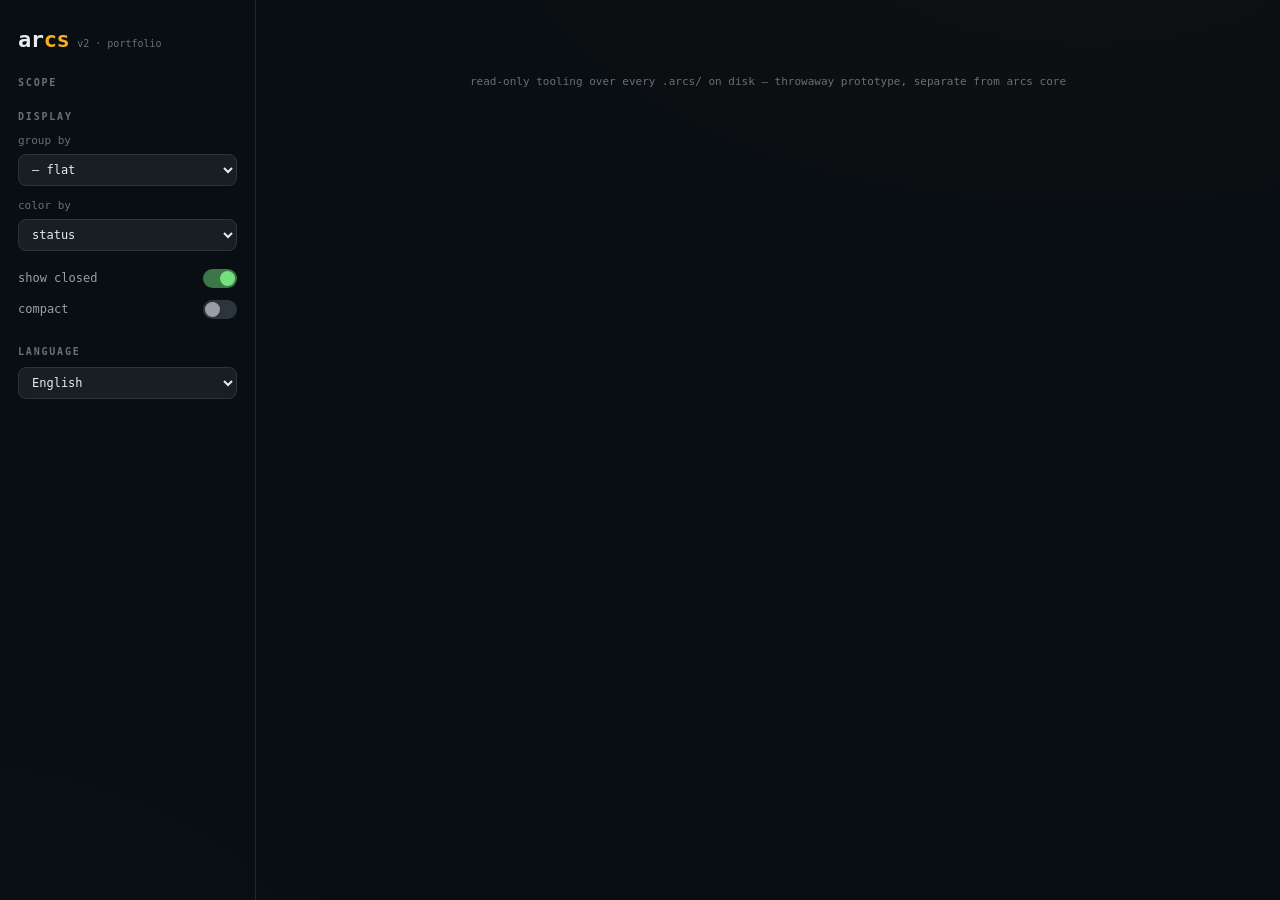
==== commit db819f1a: "feat(dashboard): docs + round-2 polish — candidates, i18n, ordering (arc 37) - docs: README "Dashboa" ====
--- a/dashboard/template.html
+++ b/dashboard/template.html
@@ -113,6 +113,7 @@
   .proj-card .pfocus{font-size:12px;color:var(--ink-dim);line-height:1.4}
   .proj-card .pfocus .lbl{font-family:var(--mono);font-size:9px;letter-spacing:.12em;text-transform:uppercase;color:var(--ink-faint);display:block;margin-bottom:3px}
   .proj-card .idle{color:var(--ink-faint);font-style:italic}
+  .proj-card .pcand{margin-top:10px;font-family:var(--mono);font-size:11px;color:var(--accent)}
 
   /* rows */
   .group-label{font-family:var(--mono);font-size:11px;letter-spacing:.12em;text-transform:uppercase;color:var(--ink-faint);margin:22px 0 8px;display:flex;align-items:center;gap:8px}
@@ -302,16 +303,18 @@
 <div class="app">
   <aside class="rail">
     <div class="brand"><h1>ar<span class="u">cs</span></h1><span class="v">v2 · portfolio</span></div>
-    <h5>scope</h5>
+    <h5 data-t="scope">scope</h5>
     <div id="scopeList"></div>
     <div id="viewBox"></div>
-    <h5>display</h5>
-    <div class="ctl"><label>group by</label>
-      <select id="groupBy"><option value="none">— flat</option><option value="status">status</option><option value="cluster">theme</option><option value="release">release</option></select></div>
-    <div class="ctl"><label>color by</label>
-      <select id="colorBy"><option value="status">status</option><option value="cluster">theme</option></select></div>
-    <div class="toggle on" id="tgClosed"><span>show closed</span><span class="sw"></span></div>
-    <div class="toggle" id="tgDense"><span>compact</span><span class="sw"></span></div>
+    <h5 data-t="display">display</h5>
+    <div class="ctl"><label data-t="groupBy">group by</label>
+      <select id="groupBy"><option value="none" data-t="flat">— flat</option><option value="status" data-t="statusOpt">status</option><option value="cluster" data-t="themeOpt">theme</option><option value="release" data-t="releaseOpt">release</option></select></div>
+    <div class="ctl"><label data-t="colorBy">color by</label>
+      <select id="colorBy"><option value="status" data-t="statusOpt">status</option><option value="cluster" data-t="themeOpt">theme</option></select></div>
+    <div class="toggle on" id="tgClosed"><span data-t="showClosed">show closed</span><span class="sw"></span></div>
+    <div class="toggle" id="tgDense"><span data-t="compact">compact</span><span class="sw"></span></div>
+    <h5 data-t="language">language</h5>
+    <div class="ctl"><select id="langSel"><option value="en">English</option><option value="ru">Русский</option><option value="es">Español</option></select></div>
   </aside>
   <main id="main">
     <div class="crumb" id="crumb"></div>
@@ -327,6 +330,42 @@
 /*__ARCS_DATA__*/
 PROJECTS.forEach(p=>p.arcs.forEach(a=>{a._pid=p.id; if(a.slug[0]==="@")a.isGoal=true;}));
 const projById=id=>PROJECTS.find(p=>p.id===id);
+// flat candidate index so any candidate chip can open its detail drawer
+const ALLCANDS=[];PROJECTS.forEach(p=>(p.candidates||[]).forEach(c=>{c._ci=ALLCANDS.length;ALLCANDS.push({c,p});}));
+/* ---------- i18n (UI chrome only; arc content stays in its own language) ---------- */
+const STRINGS={
+  en:{overview:"overview",digest:"digest",allActive:"all active",allGoals:"all goals",board:"board",lineage:"lineage",timeline:"timeline",map:"map",
+    allProjects:"all projects",scope:"scope",view:"view",portfolio:"portfolio",display:"display",groupBy:"group by",colorBy:"color by",showClosed:"show closed",compact:"compact",language:"language",
+    flat:"— flat",statusOpt:"status",themeOpt:"theme",releaseOpt:"release",unreleased:"unreleased",untagged:"untagged",
+    projects:"projects",arcsTotal:"arcs total",inFlight:"in flight",projectsActive:"projects active",goalArcs:"goal arcs",arcs:"arcs",goals:"goals",closed:"closed",active:"active",done:"done",goal:"goal",goalDone:"goal done",
+    recentWork:"recent work · what you touched last",inFlightNow:"in flight now",stream:"stream",stillOpen:"still open",activityByDay:"activity · by day",surfacedCandidates:"surfaced candidates",candidates:"candidates",candidate:"candidate",idea:"idea",promote:"promote",
+    today:"today",yesterday:"yesterday",showEarlier:"show earlier",moreDays:"more days",noActivity:"no arc activity recorded in git yet",closedN:"closed",openedN:"opened",last7:"in the last 7 days — newest first",
+    focus:"focus",idle:"idle — nothing in flight",nothingInFlight:"nothing in flight anywhere — all projects idle",noGoalsAnywhere:"no goals anywhere",
+    content:"content",path:"path",copy:"copy",copied:"copied",stages:"stages",inputLbl:"input",workspaceLbl:"workspace",outputLbl:"output",nothingRecorded:"nothing recorded yet",checklist:"checklist · sub-arcs",noContent:"no readable content recorded yet",from:"from",spawned:"spawned",noOneLiner:"— no one-liner written —",noOneLinerYet:"— no one-liner yet —",workingFiles:"working file",empty:"empty — no intermediate work",
+    subOverview:"every arcs project on disk — the cross-project pulse",subDigest:"what you actually did — read from git, across all projects",subActive:"everything in flight right now, across all projects",subGoals:"every goal arc across all projects",
+    subBoard:"this project's stream — pulse, in-flight, every arc",subLineage:"how this project's arcs spawn each other",subTimeline:"this project's arcs by release",subMap:"this project's arcs clustered by theme",history:"history",newestFirst:"newest first"},
+  ru:{overview:"обзор",digest:"дайджест",allActive:"в работе",allGoals:"все цели",board:"доска",lineage:"родословная",timeline:"хронология",map:"карта",
+    allProjects:"все проекты",scope:"проект",view:"вид",portfolio:"портфель",display:"вид",groupBy:"группировка",colorBy:"цвет по",showClosed:"показывать закрытые",compact:"компактно",language:"язык",
+    flat:"— плоско",statusOpt:"статус",themeOpt:"тема",releaseOpt:"релиз",unreleased:"без релиза",untagged:"без тега",
+    projects:"проекты",arcsTotal:"всего арок",inFlight:"в работе",projectsActive:"активные проекты",goalArcs:"цели",arcs:"арки",goals:"цели",closed:"закрыто",active:"активна",done:"готово",goal:"цель",goalDone:"цель готова",
+    recentWork:"недавняя работа · что трогали последним",inFlightNow:"сейчас в работе",stream:"поток",stillOpen:"ещё открыто",activityByDay:"активность · по дням",surfacedCandidates:"кандидаты",candidates:"кандидаты",candidate:"кандидат",idea:"идея",promote:"продвинуть",
+    today:"сегодня",yesterday:"вчера",showEarlier:"показать раньше",moreDays:"дн. ещё",noActivity:"в git ещё нет активности по аркам",closedN:"закрыто",openedN:"открыто",last7:"за последние 7 дней — новые сверху",
+    focus:"фокус",idle:"простой — ничего в работе",nothingInFlight:"нигде ничего в работе — все проекты простаивают",noGoalsAnywhere:"целей нигде нет",
+    content:"содержимое",path:"путь",copy:"копировать",copied:"скопировано",stages:"стадии",inputLbl:"вход",workspaceLbl:"рабочая",outputLbl:"выход",nothingRecorded:"пока ничего не записано",checklist:"чеклист · под-арки",noContent:"читаемого содержимого пока нет",from:"из",spawned:"породил",noOneLiner:"— однострочник не написан —",noOneLinerYet:"— однострочника пока нет —",workingFiles:"рабочих файлов",empty:"пусто — нет промежуточной работы",
+    subOverview:"каждый arcs-проект на диске — пульс по всем",subDigest:"что ты реально сделал — из git, по всем проектам",subActive:"всё, что прямо сейчас в работе, по всем проектам",subGoals:"все цели по всем проектам",
+    subBoard:"поток проекта — пульс, в работе, все арки",subLineage:"как арки проекта порождают друг друга",subTimeline:"арки проекта по релизам",subMap:"арки проекта по темам",history:"история",newestFirst:"новые сверху"},
+  es:{overview:"resumen",digest:"digest",allActive:"en curso",allGoals:"objetivos",board:"tablero",lineage:"linaje",timeline:"cronología",map:"mapa",
+    allProjects:"todos los proyectos",scope:"proyecto",view:"vista",portfolio:"portafolio",display:"vista",groupBy:"agrupar por",colorBy:"color por",showClosed:"mostrar cerrados",compact:"compacto",language:"idioma",
+    flat:"— plano",statusOpt:"estado",themeOpt:"tema",releaseOpt:"versión",unreleased:"sin versión",untagged:"sin etiqueta",
+    projects:"proyectos",arcsTotal:"arcos en total",inFlight:"en curso",projectsActive:"proyectos activos",goalArcs:"objetivos",arcs:"arcos",goals:"objetivos",closed:"cerrado",active:"activo",done:"hecho",goal:"objetivo",goalDone:"objetivo hecho",
+    recentWork:"trabajo reciente · lo último que tocaste",inFlightNow:"en curso ahora",stream:"flujo",stillOpen:"aún abierto",activityByDay:"actividad · por día",surfacedCandidates:"candidatos",candidates:"candidatos",candidate:"candidato",idea:"idea",promote:"promover",
+    today:"hoy",yesterday:"ayer",showEarlier:"ver anteriores",moreDays:"días más",noActivity:"aún no hay actividad de arcos en git",closedN:"cerrados",openedN:"abiertos",last7:"en los últimos 7 días — más nuevos primero",
+    focus:"foco",idle:"inactivo — nada en curso",nothingInFlight:"nada en curso — todos los proyectos inactivos",noGoalsAnywhere:"no hay objetivos",
+    content:"contenido",path:"ruta",copy:"copiar",copied:"copiado",stages:"etapas",inputLbl:"entrada",workspaceLbl:"trabajo",outputLbl:"salida",nothingRecorded:"nada registrado aún",checklist:"checklist · sub-arcos",noContent:"aún no hay contenido legible",from:"de",spawned:"generó",noOneLiner:"— sin descripción —",noOneLinerYet:"— sin descripción aún —",workingFiles:"archivo de trabajo",empty:"vacío — sin trabajo intermedio",
+    subOverview:"cada proyecto arcs en disco — el pulso entre proyectos",subDigest:"lo que realmente hiciste — desde git, en todos los proyectos",subActive:"todo lo que está en curso ahora, en todos los proyectos",subGoals:"cada objetivo en todos los proyectos",
+    subBoard:"el flujo del proyecto — pulso, en curso, cada arco",subLineage:"cómo los arcos del proyecto se generan entre sí",subTimeline:"los arcos del proyecto por versión",subMap:"los arcos del proyecto agrupados por tema",history:"historial",newestFirst:"más nuevos primero"}
+};
+const T=k=>{const l=STRINGS[ST.lang]||STRINGS.en;return (k in l)?l[k]:(STRINGS.en[k]!==undefined?STRINGS.en[k]:k);};
 const pstat=p=>{const t=p.arcs.length,c=p.arcs.filter(a=>a.st==="closed").length,
   ac=p.arcs.filter(a=>a.st==="active").length,g=p.arcs.filter(a=>a.isGoal).length;
   return{t,c,ac,g,pct:t?Math.round(c/t*100):0}};
@@ -337,7 +376,8 @@
 const trunc=(s,n)=>s.length>n?s.slice(0,n-1)+"…":s;
 const idStr=a=>(a.st==="closed"?"__":"")+String(a.n).padStart(2,"0")+"-"+a.slug+(a.st==="closed"?"__":"");
 
-const ST={scope:"portfolio",pview:"overview",view:"board",groupBy:"none",colorBy:"status",showClosed:true,dense:false,digestDays:3};
+const ST={scope:"portfolio",pview:"overview",view:"board",groupBy:"none",colorBy:"status",showClosed:true,dense:false,digestDays:3,lang:"en"};
+try{const sv=localStorage.getItem("arcs-lang");if(sv&&["en","ru","es"].includes(sv))ST.lang=sv;}catch(e){}
 
 const DGK={ship:{i:"⬆",c:"var(--open)"},close:{i:"✓",c:"var(--accent-2)"},open:{i:"●",c:"var(--goal)"},feat:{i:"+",c:"var(--accent)"},idle:{i:"·",c:"var(--ink-faint)"}};
 
@@ -346,7 +386,7 @@
   // scope list
   const sl=document.getElementById("scopeList");
   let h=`<button class="scope-btn all" data-scope="portfolio" aria-selected="${ST.scope==="portfolio"}">
-    <span class="pdot"></span><span class="pn">all projects</span><span class="pc">${PROJECTS.length}</span></button>`;
+    <span class="pdot"></span><span class="pn">${T("allProjects")}</span><span class="pc">${PROJECTS.length}</span></button>`;
   PROJECTS.forEach(p=>{const s=pstat(p);
     h+=`<button class="scope-btn" data-scope="${p.id}" aria-selected="${ST.scope===p.id}">
       <span class="pdot" style="background:${p.pc}"></span><span class="pn">${p.name}</span>
@@ -356,18 +396,18 @@
   // view box
   const vb=document.getElementById("viewBox");
   if(ST.scope==="portfolio"){
-    vb.innerHTML=`<h5>portfolio</h5>
-      ${vbtn("overview","◆","overview",true)}${vbtn("digest","◷","digest",true)}${vbtn("active","●","all active",true)}${vbtn("goals","◇","all goals",true)}`;
+    vb.innerHTML=`<h5>${T("portfolio")}</h5>
+      ${vbtn("overview","◆",T("overview"),true)}${vbtn("digest","◷",T("digest"),true)}${vbtn("active","●",T("allActive"),true)}${vbtn("goals","◇",T("allGoals"),true)}`;
     vb.querySelectorAll(".vbtn").forEach(b=>b.onclick=()=>{ST.pview=b.dataset.v;renderRail();render()});
   }else{
-    vb.innerHTML=`<h5>view</h5>
-      ${vbtn("board","▤","board")}${vbtn("lineage","⤳","lineage")}${vbtn("timeline","◷","timeline")}${vbtn("map","▦","map")}`;
+    vb.innerHTML=`<h5>${T("view")}</h5>
+      ${vbtn("board","▤",T("board"))}${vbtn("lineage","⤳",T("lineage"))}${vbtn("timeline","◷",T("timeline"))}${vbtn("map","▦",T("map"))}`;
     vb.querySelectorAll(".vbtn").forEach(b=>b.onclick=()=>{ST.view=b.dataset.v;renderRail();render()});
   }
   // mobile topbar: reflect current scope + view
   const tb=document.getElementById("tbScope");
-  if(tb){const pn=ST.scope==="portfolio"?"all projects":(projById(ST.scope)?.name||ST.scope);
-    tb.textContent=pn+" · "+(ST.scope==="portfolio"?ST.pview:ST.view);}
+  if(tb){const pn=ST.scope==="portfolio"?T("allProjects"):(projById(ST.scope)?.name||ST.scope);
+    tb.textContent=pn+" · "+T(ST.scope==="portfolio"?ST.pview:ST.view);}
 }
 function vbtn(v,ic,label,isP){const sel=isP?ST.pview===v:ST.view===v;
   return `<button class="vbtn" data-v="${v}" aria-selected="${sel}"><span class="ic">${ic}</span> ${label}</button>`;}
@@ -386,29 +426,29 @@
   const m=decodeURIComponent(location.hash||"").replace(/^#/,"").split("/");
   if(applyState(m[0],m[1]||""))return;
   try{const s=(localStorage.getItem("arcs-dash")||"").split("/");applyState(s[0],s[1]||"");}catch(e){}}
+// fill every static [data-t] label from the string table
+function localize(){document.querySelectorAll("[data-t]").forEach(e=>{const v=T(e.dataset.t);if(v)e.textContent=v;});
+  const ls=document.getElementById("langSel");if(ls)ls.value=ST.lang;}
 function render(){
   writeHash();
+  localize();
   renderRail();
   const body=document.getElementById("body");
   body.className="view-body"+(ST.dense?" density-compact":"");
   const crumb=document.getElementById("crumb");
   if(ST.scope==="portfolio"){
-    crumb.innerHTML="portfolio";
-    const meta={overview:["portfolio","every arcs project on disk — the cross-project pulse"],
-      digest:["digest","what you actually did — read from git, across all projects"],
-      active:["all active","everything in flight right now, across all projects"],
-      goals:["all goals","every goal arc across all projects"]}[ST.pview];
+    crumb.innerHTML=T("portfolio");
+    const meta={overview:[T("portfolio"),T("subOverview")],digest:[T("digest"),T("subDigest")],
+      active:[T("allActive"),T("subActive")],goals:[T("allGoals"),T("subGoals")]}[ST.pview];
     setHead(meta);
     body.innerHTML = ST.pview==="overview"?renderOverview() : ST.pview==="digest"?renderDigest()
       : ST.pview==="active"?renderAllActive() : renderAllGoals();
   }else{
     const p=projById(ST.scope);
-    crumb.innerHTML=`<a data-home>portfolio</a> / ${p.name}`;
+    crumb.innerHTML=`<a data-home>${T("portfolio")}</a> / ${p.name}`;
     crumb.querySelector("[data-home]").onclick=()=>{ST.scope="portfolio";render()};
-    const meta={board:["board","this project's stream — pulse, in-flight, every arc"],
-      lineage:["lineage","how this project's arcs spawn each other"],
-      timeline:["timeline","this project's arcs by release"],
-      map:["map","this project's arcs clustered by theme"]}[ST.view];
+    const meta={board:[T("board"),T("subBoard")],lineage:[T("lineage"),T("subLineage")],
+      timeline:[T("timeline"),T("subTimeline")],map:[T("map"),T("subMap")]}[ST.view];
     setHead([p.name+" · "+meta[0],meta[1]]);
     body.innerHTML = ST.view==="board"?renderBoard(p) : ST.view==="lineage"?renderLineage(p)
       : ST.view==="timeline"?renderTimeline(p) : renderMap(p);
@@ -421,6 +461,7 @@
     const p=projById(el.dataset.pid||ST.scope); openDrawer(p.arcs.find(a=>a.n==el.dataset.n),p);});
   root.querySelectorAll("[data-drill]").forEach(el=>el.onclick=e=>{e.stopPropagation();ST.scope=el.dataset.drill;ST.view="board";render()});
   root.querySelectorAll("[data-more]").forEach(el=>el.onclick=e=>{e.stopPropagation();ST.digestDays=(ST.digestDays||3)+5;render()});
+  root.querySelectorAll("[data-cand]").forEach(el=>el.onclick=e=>{e.stopPropagation();const x=ALLCANDS[+el.dataset.cand];if(x)openCand(x.c,x.p);});
 }
 
 /* ---------- PORTFOLIO VIEWS ---------- */
@@ -441,45 +482,46 @@
     <div class="rc-top"><span class="rc-title">${arcTitle(a)}</span><span class="age">${ago(a.ts)}</span></div>
     ${desc?`<div class="rc-desc">${esc(trunc(desc,110))}</div>`:""}
     <div class="rc-foot"><span class="ptag"><span class="pdot" style="background:${p.pc}"></span>${trunc(p.name,18)}</span>
-      <span class="rc-st ${a.st}">${a.isGoal?"goal":a.st==="active"?"active":"done"}</span></div></div>`;}
+      <span class="rc-st ${a.st}">${a.isGoal?T("goal"):a.st==="active"?T("active"):T("done")}</span></div></div>`;}
 function renderOverview(){
   const tot=PROJECTS.reduce((s,p)=>s+p.arcs.length,0),
     act=allActive().length,goals=allGoals().length,
     activeProj=PROJECTS.filter(p=>pstat(p).ac>0).length;
   const pulse=`<div class="pulse">
-    <div class="ptile proj"><b>${PROJECTS.length}</b><span>projects</span></div>
-    <div class="ptile"><b>${tot}</b><span>arcs total</span></div>
-    <div class="ptile active"><b>${act}</b><span>in flight</span></div>
-    <div class="ptile"><b>${activeProj}</b><span>projects active</span></div>
-    <div class="ptile goal"><b>${goals}</b><span>goal arcs</span></div></div>`;
+    <div class="ptile proj"><b>${PROJECTS.length}</b><span>${T("projects")}</span></div>
+    <div class="ptile"><b>${tot}</b><span>${T("arcsTotal")}</span></div>
+    <div class="ptile active"><b>${act}</b><span>${T("inFlight")}</span></div>
+    <div class="ptile"><b>${activeProj}</b><span>${T("projectsActive")}</span></div>
+    <div class="ptile goal"><b>${goals}</b><span>${T("goalArcs")}</span></div></div>`;
   const rec=recentArcs(6);
-  const recent=rec.length?`<div class="now"><h3 class="recent-h">recent work · what you touched last</h3>
+  const recent=rec.length?`<div class="now"><h3 class="recent-h">${T("recentWork")}</h3>
     <div class="now-grid">${rec.map(recentCard).join("")}</div></div>`:"";
-  const now=allActive().length?`<div class="now"><h3>in flight now · ${allActive().length}</h3><div class="now-grid">
+  const now=allActive().length?`<div class="now"><h3>${T("inFlightNow")} · ${allActive().length}</h3><div class="now-grid">
     ${allActive().map(({a,p})=>nowCard(a,p)).join("")}</div></div>`:"";
-  const grid=`<div class="group-label">projects</div><div class="proj-grid">${PROJECTS.map(projCard).join("")}</div>`;
+  const grid=`<div class="group-label">${T("projects")}</div><div class="proj-grid">${PROJECTS.map(projCard).join("")}</div>`;
   return pulse+recent+now+grid;
 }
 function nowCard(a,p){return `<div class="now-card${a.isGoal?" goal":""}" data-n="${a.n}" data-pid="${p.id}">
   <div class="nc-top"><span class="nc-id">${idStr(a)}</span>
     <span class="ptag"><span class="pdot" style="background:${p.pc}"></span>${trunc(p.name,16)}</span></div>
-  <div class="nc-goal">${a.goal?esc(a.goal):'<span style="color:var(--ink-faint);font-style:italic">— no one-liner yet —</span>'}</div>
+  <div class="nc-goal">${a.goal?esc(a.goal):`<span style="color:var(--ink-faint);font-style:italic">${T("noOneLinerYet")}</span>`}</div>
   <div class="nc-foot">${a.ts?`<span class="tg">${ago(a.ts)}</span>`:""}${a.isGoal&&a.sub?`<span class="tg">${a.sub} sub-arcs</span>`:""}${a.from?`<span class="tg">↳ from ${String(a.from).padStart(2,"0")}</span>`:""}</div></div>`;}
 function projCard(p){const s=pstat(p);const focus=p.arcs.find(a=>a.st==="active");
   return `<div class="proj-card" style="--pc:${p.pc}" data-drill="${p.id}">
     <div class="ph"><span class="pdot" style="width:9px;height:9px;border-radius:50%;background:${p.pc}"></span><h3>${p.name}</h3></div>
     <div class="ppath">${p.path}</div>
     <div class="pstat">
-      <div><b>${s.t}</b><span>arcs</span></div>
-      <div class="active"><b>${s.ac}</b><span>active</span></div>
-      <div><b>${s.g}</b><span>goals</span></div>
-      <div><b>${s.pct}%</b><span>closed</span></div></div>
+      <div><b>${s.t}</b><span>${T("arcs")}</span></div>
+      <div class="active"><b>${s.ac}</b><span>${T("active")}</span></div>
+      <div><b>${s.g}</b><span>${T("goals")}</span></div>
+      <div><b>${s.pct}%</b><span>${T("closed")}</span></div></div>
     <div class="pbar"><i style="width:${s.pct}%"></i></div>
-    <div class="pfocus"><span class="lbl">focus</span>${focus?(focus.goal?esc(trunc(focus.goal,80)):idStr(focus)):'<span class="idle">idle — nothing in flight</span>'}</div>
+    <div class="pfocus"><span class="lbl">${T("focus")}</span>${focus?(focus.goal?esc(trunc(focus.goal,80)):esc(focus.slug.replace(/^@/,""))):`<span class="idle">${T("idle")}</span>`}</div>
+    ${(p.candidates||[]).length?`<div class="pcand">✦ ${p.candidates.length} ${T("candidates")}</div>`:""}
   </div>`;}
 function renderAllActive(){
   const xs=allActive();
-  if(!xs.length) return `<div class="empty">nothing in flight anywhere — all projects idle</div>`;
+  if(!xs.length) return `<div class="empty">${T("nothingInFlight")}</div>`;
   return `<div class="now-grid">${xs.map(({a,p})=>nowCard(a,p)).join("")}</div>`;
 }
 function renderAllGoals(){
@@ -492,21 +534,22 @@
 const dayLabel=ts=>{const d=new Date(ts*1000),n=new Date();
   const strip=x=>new Date(x.getFullYear(),x.getMonth(),x.getDate()).getTime();
   const diff=Math.round((strip(n)-strip(d))/864e5);
-  if(diff===0)return"today";if(diff===1)return"yesterday";
-  return d.toLocaleDateString(undefined,{weekday:"short",month:"short",day:"numeric"});};
+  if(diff===0)return T("today");if(diff===1)return T("yesterday");
+  const loc={en:"en",ru:"ru",es:"es"}[ST.lang]||undefined;
+  return d.toLocaleDateString(loc,{weekday:"short",month:"short",day:"numeric"});};
 function renderDigest(){
   const evs=(DIGEST.events||[]).slice().sort((a,b)=>b.ts-a.ts);
   const wk=Date.now()/1000-7*864e2;
   const cl=evs.filter(e=>e.ts>=wk&&e.k==="closed").length, op=evs.filter(e=>e.ts>=wk&&e.k==="opened").length;
-  const summary=`<div class="dg-narr"><b>${cl}</b> arc${cl===1?"":"s"} closed · <b>${op}</b> opened in the last 7 days — newest first.</div>`;
+  const summary=`<div class="dg-narr"><b>${cl}</b> ${T("closedN")} · <b>${op}</b> ${T("openedN")} ${T("last7")}</div>`;
   // surfaced candidates across the portfolio, on top
   const cands=PROJECTS.flatMap(p=>(p.candidates||[]).map(c=>({c,p})));
-  const candBlock=cands.length?`<div class="group-label">surfaced candidates · ${cands.length}</div>
-    <div class="cand-list">${cands.map(({c,p})=>`<div class="cand" data-drill="${p.id}">
+  const candBlock=cands.length?`<div class="group-label">${T("surfacedCandidates")} · ${cands.length}</div>
+    <div class="cand-list">${cands.map(({c,p})=>`<div class="cand" data-cand="${c._ci}">
       <span class="cand-k">✦</span><div class="cand-main"><div class="cand-t">${esc(c.slug.replace(/^\d+-/,""))}</div>
-      ${c.text?`<div class="cand-d">${esc(trunc(c.text,100))}</div>`:c.from?`<div class="cand-d">from ${esc(c.from)}</div>`:""}</div>
+      ${c.text?`<div class="cand-d">${esc(trunc(c.text,100))}</div>`:c.from?`<div class="cand-d">${T("from")} ${esc(c.from)}</div>`:""}</div>
       <span class="ptag"><span class="pdot" style="background:${p.pc}"></span>${trunc(p.name,16)}</span></div>`).join("")}</div>`:"";
-  if(!evs.length) return summary+candBlock+`<div class="empty">no arc activity recorded in git yet</div>`;
+  if(!evs.length) return summary+candBlock+`<div class="empty">${T("noActivity")}</div>`;
   // group events by calendar day, newest day first
   const days=[],idx={};
   evs.forEach(e=>{const k=dayLabel(e.ts);if(!(k in idx)){idx[k]=days.length;days.push({k,items:[]});}days[idx[k]].items.push(e);});
@@ -516,12 +559,12 @@
       const desc=(a.st==="closed"?(a.out||a.goal):(a.goal||a.out))||"";
       return `<div class="ev ${e.k}" data-n="${a.n}" data-pid="${p.id}">
         <span class="ev-k ${e.k}">${e.k==="closed"?"✓":"+"}</span>
-        <div class="ev-main"><div class="ev-t"><span class="ev-verb ${e.k}">${e.k}</span> ${arcTitle(a)}
+        <div class="ev-main"><div class="ev-t"><span class="ev-verb ${e.k}">${T(e.k==="closed"?"closedN":"openedN")}</span> ${arcTitle(a)}
           <span class="ptag"><span class="pdot" style="background:${p.pc}"></span>${trunc(p.name,14)}</span></div>
           ${desc?`<div class="ev-d">${esc(trunc(desc,120))}</div>`:""}</div>
         <span class="age">${ago(e.ts)}</span></div>`;}).join("")}</div>`).join("");
-  const more=show<days.length?`<button class="show-more" data-more="digest">show earlier · ${days.length-show} more day${days.length-show===1?"":"s"}</button>`:"";
-  return summary+candBlock+`<div class="group-label" style="margin-top:24px">activity · by day</div>`+feed+more;
+  const more=show<days.length?`<button class="show-more" data-more="digest">${T("showEarlier")} · ${days.length-show} ${T("moreDays")}</button>`:"";
+  return summary+candBlock+`<div class="group-label" style="margin-top:24px">${T("activityByDay")}</div>`+feed+more;
 }
 
 /* ---------- PROJECT VIEWS ---------- */
@@ -531,9 +574,9 @@
 const arcTitle=a=>a.goal?esc(a.goal):esc(a.slug.replace(/^@/,""));
 function rowRich(a,p){
   const badge=a.isGoal
-    ?(a.st==="closed"?`<span class="badge closed">goal done${a.sub?` ${a.sub}✓`:""}</span>`
-      :`<span class="badge goal">goal${a.sub?` ${a.sub}✓`:""}</span>`)
-    :a.st==="active"?`<span class="badge active">active</span>`:`<span class="badge closed">done</span>`;
+    ?(a.st==="closed"?`<span class="badge closed">${T("goalDone")}${a.sub?` ${a.sub}✓`:""}</span>`
+      :`<span class="badge goal">${T("goal")}${a.sub?` ${a.sub}✓`:""}</span>`)
+    :a.st==="active"?`<span class="badge active">${T("active")}</span>`:`<span class="badge closed">${T("done")}</span>`;
   const kc=kidCount(p,a.n);
   const meta=`<span class="arc-meta">
     ${kc?`<span class="g spawn">⑂${kc}</span>`:""}
@@ -557,23 +600,24 @@
 function renderBoard(p){
   const s=pstat(p);
   const pulse=`<div class="pulse">
-    <div class="ptile"><b>${s.t}</b><span>arcs</span></div>
-    <div class="ptile active"><b>${s.ac}</b><span>in flight</span></div>
-    <div class="ptile goal"><b>${s.g}</b><span>goal arcs</span></div>
-    <div class="ptile"><b>${s.pct}%</b><span>closed</span></div></div>`;
+    <div class="ptile"><b>${s.t}</b><span>${T("arcs")}</span></div>
+    <div class="ptile active"><b>${s.ac}</b><span>${T("inFlight")}</span></div>
+    <div class="ptile goal"><b>${s.g}</b><span>${T("goalArcs")}</span></div>
+    <div class="ptile"><b>${s.pct}%</b><span>${T("closed")}</span></div></div>`;
   const act=p.arcs.filter(a=>a.st==="active");
-  const now=act.length?`<div class="now"><h3>in flight now · ${act.length}</h3><div class="now-grid">${act.map(a=>nowCard(a,p)).join("")}</div></div>`:"";
+  const now=act.length?`<div class="now"><h3>${T("inFlightNow")} · ${act.length}</h3><div class="now-grid">${act.map(a=>nowCard(a,p)).join("")}</div></div>`:"";
   const stream=grouped(p).map(([label,xs,cc])=>{if(!xs.length)return"";
     const head=label?`<div class="group-label">${cc?`<span class="dot" style="background:${cc}"></span>`:""}${label} <span style="color:var(--ink-faint)">· ${xs.length}</span></div>`:"";
     return head+xs.map(a=>rowRich(a,p)).join("");}).join("");
-  const sh=ST.groupBy==="none"?`<div class="group-label" style="margin-top:4px">stream · ${visible(p).length}</div>`:"";
+  const sh=ST.groupBy==="none"?`<div class="group-label" style="margin-top:4px">${T("stream")} · ${visible(p).length}</div>`:"";
   // surfaced candidates for this project — backlog not yet promoted to arcs
   const cs=p.candidates||[];
-  const cands=cs.length?`<div class="group-label" style="margin-top:26px">candidates · ${cs.length}</div>
-    <div class="cand-list">${cs.map(c=>`<div class="cand">
+  const cands=cs.length?`<div class="group-label" style="margin-top:22px">${T("candidates")} · ${cs.length}</div>
+    <div class="cand-list">${cs.map(c=>`<div class="cand" data-cand="${c._ci}">
       <span class="cand-k">✦</span><div class="cand-main"><div class="cand-t">${esc(c.slug.replace(/^\d+-/,""))}</div>
-      ${c.text?`<div class="cand-d">${esc(trunc(c.text,100))}</div>`:c.from?`<div class="cand-d">from ${esc(c.from)}</div>`:""}</div></div>`).join("")}</div>`:"";
-  return pulse+now+sh+stream+cands;
+      ${c.text?`<div class="cand-d">${esc(trunc(c.text,100))}</div>`:c.from?`<div class="cand-d">${T("from")} ${esc(c.from)}</div>`:""}</div></div>`).join("")}</div>`:"";
+  // order: pulse → current job (in flight) → candidates → the rest of the stream (closed below)
+  return pulse+now+cands+sh+stream;
 }
 const strokeFor=a=>ST.colorBy==="cluster"?CLUSTERS[a.cl||"untagged"].cc:(a.isGoal?"var(--goal)":a.st==="active"?"var(--open)":"var(--line)");
 const stDot=a=>a.isGoal?"var(--goal)":a.st==="active"?"var(--open)":"var(--ink-faint)";
@@ -637,15 +681,15 @@
 let DOCS=[],DOCI=0;  // current drawer's documents + active index
 function renderDocPane(){
   const pane=document.getElementById("docPane"),tabs=document.getElementById("docTabs");
-  if(!DOCS.length){tabs.innerHTML="";pane.innerHTML='<div class="doc-empty">no readable content recorded yet</div>';return;}
+  if(!DOCS.length){tabs.innerHTML="";pane.innerHTML=`<div class="doc-empty">${T("noContent")}</div>`;return;}
   tabs.innerHTML=DOCS.map((d,i)=>`<button class="doc-tab ${i===DOCI?"on":""}" data-di="${i}">${esc(d.p)}</button>`).join("");
   pane.innerHTML=`<pre>${mdLite(DOCS[DOCI].t)}</pre>`;
   tabs.querySelectorAll(".doc-tab").forEach(b=>b.onclick=()=>{DOCI=+b.dataset.di;renderDocPane()});
 }
 function openDrawer(a,p){
   if(!a)return;const parent=a.from?p.arcs.find(x=>x.n===a.from):null,kids=p.arcs.filter(x=>x.from===a.n);
-  const stB=a.st==="active"?'<span class="badge active">● active</span>':'<span class="badge closed">done</span>';
-  const ws=a.ws>0?`${a.ws} working file${a.ws>1?"s":""}`:"empty — no intermediate work";
+  const stB=a.st==="active"?`<span class="badge active">● ${T("active")}</span>`:`<span class="badge closed">${T("done")}</span>`;
+  const ws=a.ws>0?`${a.ws} ${T("workingFiles")}${a.ws>1&&ST.lang==="en"?"s":""}`:T("empty");
   const path=a.path||`${p.path}/.arcs/arcs/${idStr(a)}`;
   // assemble readable docs: real files (output → workspace → input) first, md body LAST
   DOCS=[];DOCI=0;
@@ -662,26 +706,41 @@
   document.getElementById("drawerBody").innerHTML=`
     <div class="d-id">${p.name} / ${idStr(a)}</div>
     <h3>${esc(a.slug.replace(/^@/,""))}</h3>
-    <div class="d-meta">${stB}${a.isGoal?'<span class="badge goal">@ goal</span>':""}
+    <div class="d-meta">${stB}${a.isGoal?`<span class="badge goal">@ ${T("goal")}</span>`:""}
       <span class="badge soft">${CLUSTERS[a.cl||"untagged"].name}</span>
-      ${a.rel&&a.rel!=="—"?`<span class="badge soft">${a.rel==="next"?"unreleased":"v"+a.rel}</span>`:""}</div>
-    <div class="field"><h4>goal</h4><p class="lead">${a.goal?esc(a.goal):"— no one-liner written —"}</p></div>
-    ${a.isGoal&&a.sub?`<div class="field"><h4>checklist · sub-arcs</h4><div class="prog"><div class="prog-bar" style="width:100%"></div></div><p class="dim">${a.sub}/${a.sub} closed</p></div>`:""}
-    ${allEmpty?`<div class="field"><h4>stages</h4><p class="dim">input → workspace → output · nothing recorded yet</p></div>`:`
+      ${a.rel&&a.rel!=="—"?`<span class="badge soft">${a.rel==="next"?T("unreleased"):"v"+a.rel}</span>`:""}</div>
+    <div class="field"><h4>${T("goal")}</h4><p class="lead">${a.goal?esc(a.goal):T("noOneLiner")}</p></div>
+    ${a.isGoal&&a.sub?`<div class="field"><h4>${T("checklist")}</h4><div class="prog"><div class="prog-bar" style="width:100%"></div></div><p class="dim">${a.sub}/${a.sub} ${T("closed")}</p></div>`:""}
+    ${allEmpty?`<div class="field"><h4>${T("stages")}</h4><p class="dim">input → workspace → output · ${T("nothingRecorded")}</p></div>`:`
     <div class="stage">
-      <div class="stage-step ${a.inp?"has":""}"><span class="dot"></span><div><b>input</b><p>${a.inp?esc(a.inp):"— nothing recorded —"}</p></div></div>
-      <div class="stage-step ${a.ws>0?"has":""}"><span class="dot"></span><div><b>workspace</b><p>${ws}</p></div></div>
-      <div class="stage-step ${a.out?"has":""}"><span class="dot"></span><div><b>output</b><p>${a.out?esc(a.out):"— not yet written —"}</p></div></div></div>`}
-    <div class="field"><h4>content</h4><div class="doc-tabs" id="docTabs"></div><div class="doc-pane" id="docPane"></div></div>
-    ${(parent||kids.length)?`<div class="field"><h4>lineage</h4>
-      ${parent?`<div class="ln-row"><span class="ln-tag">from</span><span class="lineage-link" data-jn="${parent.n}">${idStr(parent)}</span></div>`:""}
-      ${kids.map(k=>`<div class="ln-row"><span class="ln-tag">spawned</span><span class="lineage-link" data-jn="${k.n}">${idStr(k)}</span></div>`).join("")}</div>`:""}
-    <div class="field"><h4>path</h4><div class="path-row"><span class="mono-sm">${esc(path)}</span><button class="copy-btn" id="copyPath">copy</button></div></div>`;
+      <div class="stage-step ${a.inp?"has":""}"><span class="dot"></span><div><b>${T("inputLbl")}</b><p>${a.inp?esc(a.inp):T("nothingRecorded")}</p></div></div>
+      <div class="stage-step ${a.ws>0?"has":""}"><span class="dot"></span><div><b>${T("workspaceLbl")}</b><p>${ws}</p></div></div>
+      <div class="stage-step ${a.out?"has":""}"><span class="dot"></span><div><b>${T("outputLbl")}</b><p>${a.out?esc(a.out):T("nothingRecorded")}</p></div></div></div>`}
+    <div class="field"><h4>${T("content")}</h4><div class="doc-tabs" id="docTabs"></div><div class="doc-pane" id="docPane"></div></div>
+    ${(parent||kids.length)?`<div class="field"><h4>${T("lineage")}</h4>
+      ${parent?`<div class="ln-row"><span class="ln-tag">${T("from")}</span><span class="lineage-link" data-jn="${parent.n}">${idStr(parent)}</span></div>`:""}
+      ${kids.map(k=>`<div class="ln-row"><span class="ln-tag">${T("spawned")}</span><span class="lineage-link" data-jn="${k.n}">${idStr(k)}</span></div>`).join("")}</div>`:""}
+    <div class="field"><h4>${T("path")}</h4><div class="path-row"><span class="mono-sm">${esc(path)}</span><button class="copy-btn" id="copyPath">${T("copy")}</button></div></div>`;
   renderDocPane();
-  document.getElementById("copyPath").onclick=e=>{navigator.clipboard?.writeText(path);e.target.textContent="copied";setTimeout(()=>e.target.textContent="copy",1200)};
+  document.getElementById("copyPath").onclick=e=>{navigator.clipboard?.writeText(path);e.target.textContent=T("copied");setTimeout(()=>e.target.textContent=T("copy"),1200)};
   drawer.classList.add("show");bg.classList.add("show");document.body.classList.add("modal-open");
   drawer.scrollTop=0;
   drawer.querySelectorAll(".lineage-link").forEach(l=>l.onclick=()=>openDrawer(p.arcs.find(x=>x.n==l.dataset.jn),p));
+}
+// candidate detail — a backlog idea, not yet an arc
+function openCand(c,p){
+  if(!c)return;
+  DOCS=c.body?[{p:c.slug.replace(/^\d+-/,"")+".md",t:c.body}]:[];DOCI=0;
+  document.getElementById("drawerBody").innerHTML=`
+    <div class="d-id">${p.name} / ${T("candidate")}</div>
+    <h3>${esc(c.slug.replace(/^\d+-/,""))}</h3>
+    <div class="d-meta"><span class="badge soft">✦ ${T("candidate")}</span>${c.from?`<span class="badge soft">${T("from")} ${esc(c.from)}</span>`:""}</div>
+    ${c.text?`<div class="field"><h4>${T("idea")}</h4><p class="lead">${esc(c.text)}</p></div>`:""}
+    ${c.body?`<div class="field"><h4>${T("content")}</h4><div class="doc-tabs" id="docTabs"></div><div class="doc-pane" id="docPane"></div></div>`:""}
+    <div class="field"><h4>${T("promote")}</h4><div class="path-row"><span class="mono-sm">arcs promote ${esc(c.slug)}</span><button class="copy-btn" id="copyPath">${T("copy")}</button></div></div>`;
+  if(c.body)renderDocPane();
+  document.getElementById("copyPath").onclick=e=>{navigator.clipboard?.writeText("arcs promote "+c.slug);e.target.textContent=T("copied");setTimeout(()=>e.target.textContent=T("copy"),1200)};
+  drawer.classList.add("show");bg.classList.add("show");document.body.classList.add("modal-open");drawer.scrollTop=0;
 }
 const closeDrawer=()=>{drawer.classList.remove("show");bg.classList.remove("show");document.body.classList.remove("modal-open")};
 document.getElementById("closeX").onclick=closeDrawer;bg.onclick=closeDrawer;
@@ -692,6 +751,7 @@
 document.getElementById("colorBy").onchange=e=>{ST.colorBy=e.target.value;render()};
 function tog(id,key){const el=document.getElementById(id);el.onclick=()=>{el.classList.toggle("on");ST[key]=el.classList.contains("on");render()}}
 tog("tgClosed","showClosed");tog("tgDense","dense");
+document.getElementById("langSel").onchange=e=>{ST.lang=e.target.value;try{localStorage.setItem("arcs-lang",ST.lang)}catch(_){}render()};
 readHash();addEventListener("hashchange",()=>{readHash();render()});
 
 /* ---------- mobile nav (off-canvas rail) ---------- */
